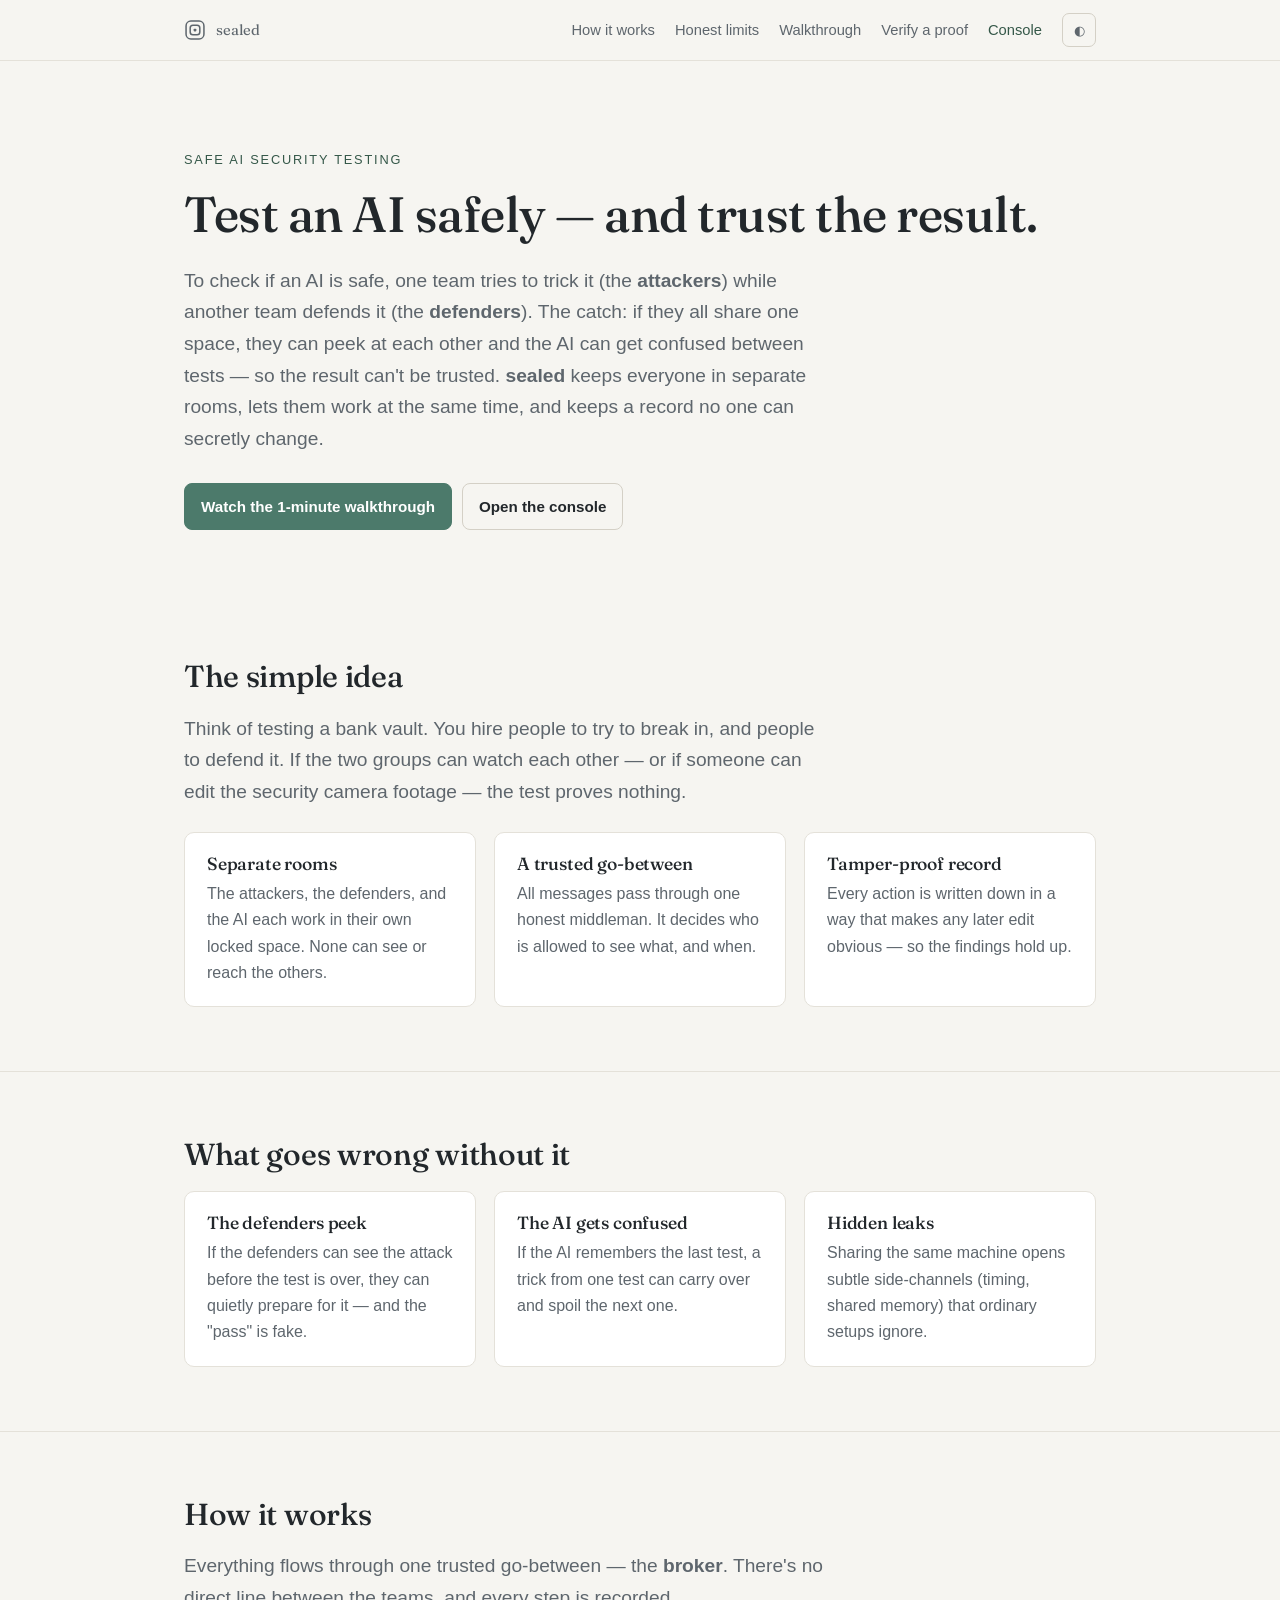
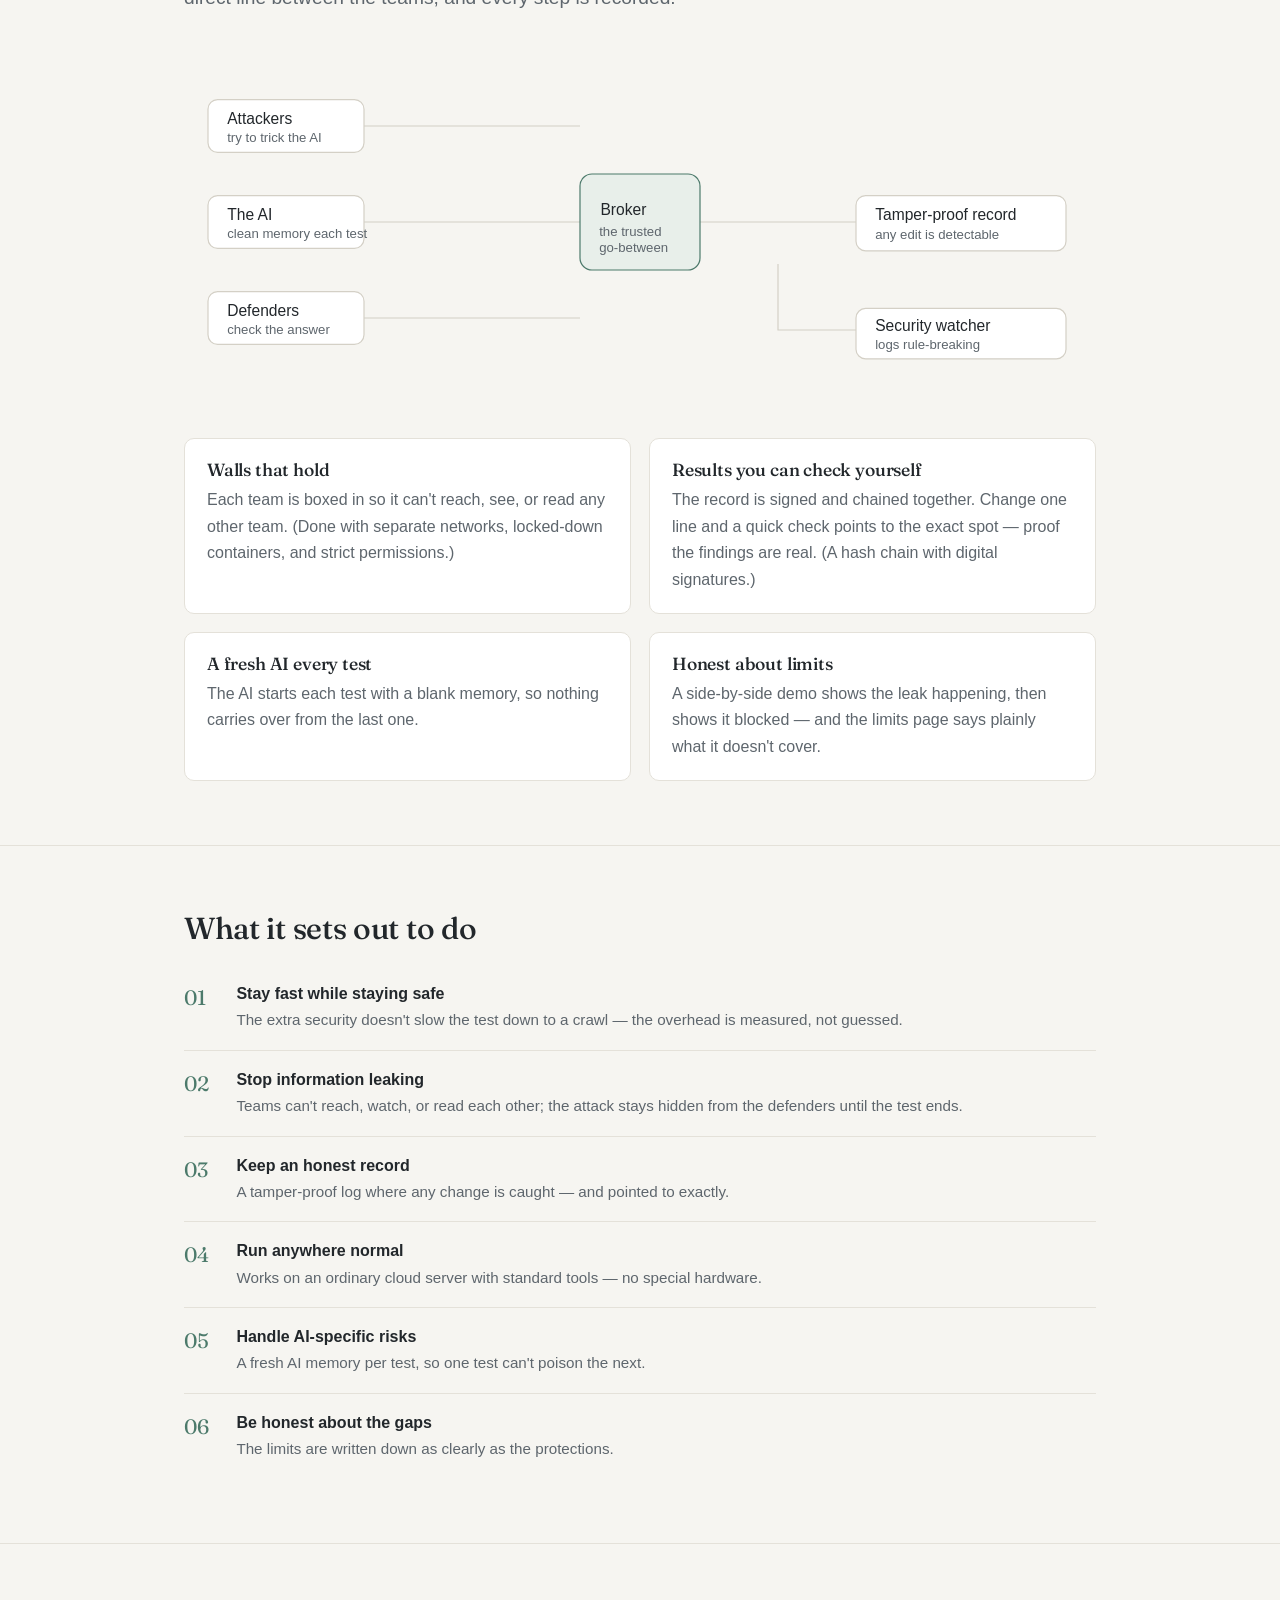
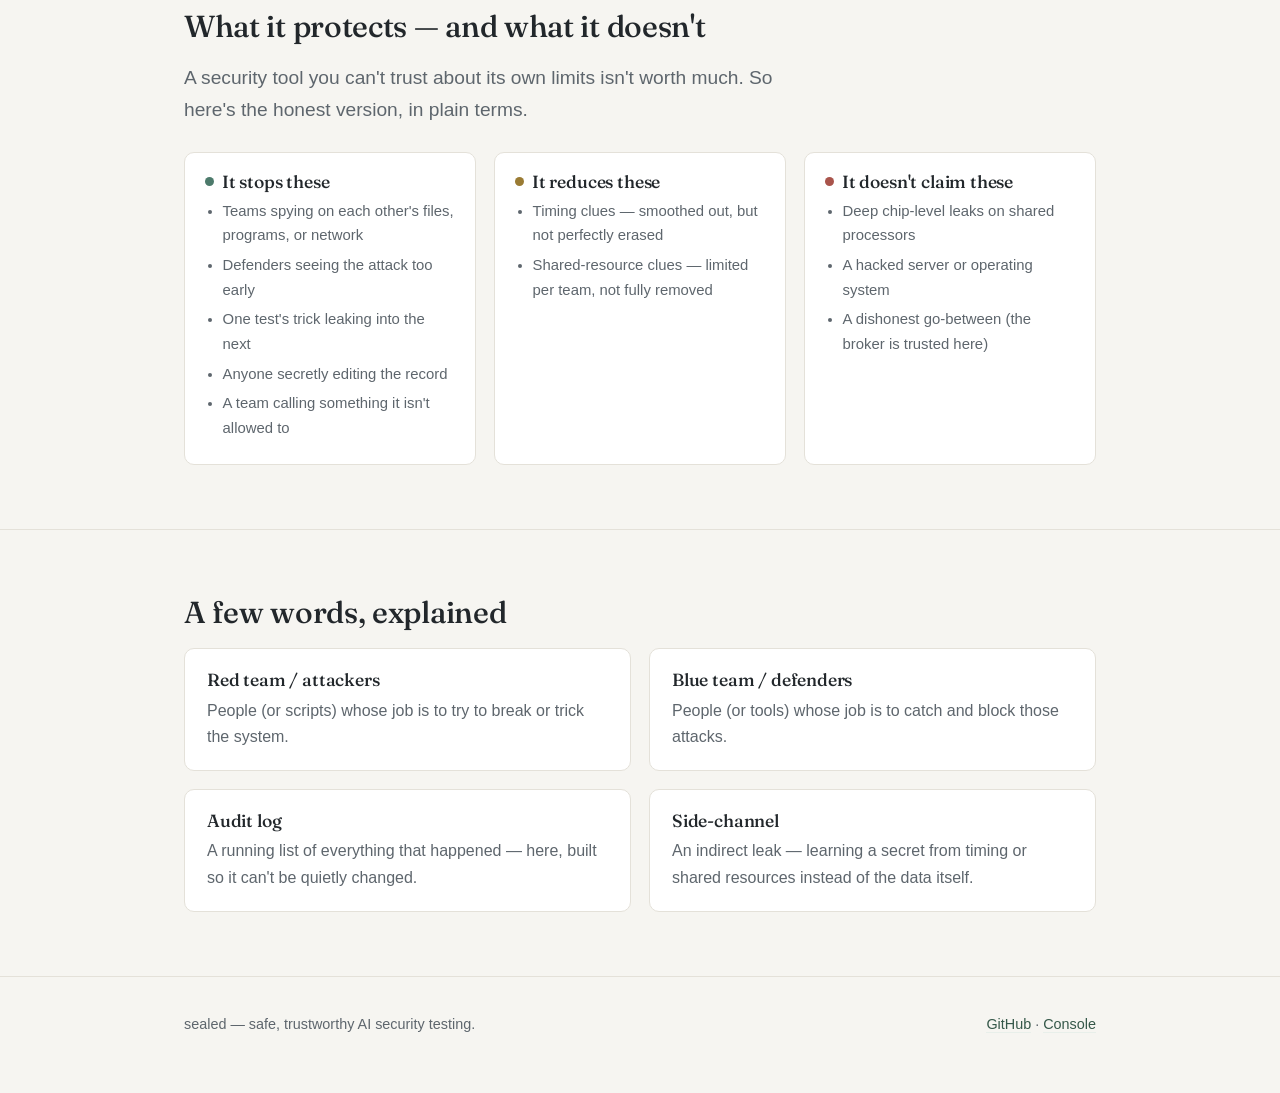
==== web/index.html @ 0e69f75b "feat: verifiable transparency log + independent checkpoint witnessing Turn sealed's signed audit log" ====
<!doctype html>
<html lang="en">
<head>
<meta charset="utf-8">
<meta name="viewport" content="width=device-width, initial-scale=1">
<title>sealed — safe, trustworthy AI security testing</title>
<meta name="description" content="Test an AI model safely: let a team attack it and a team defend it at the same time, kept apart so neither can cheat, with a tamper-proof record of everything.">
<link rel="icon" href="favicon.svg" type="image/svg+xml">
<link rel="preconnect" href="https://fonts.googleapis.com">
<link rel="preconnect" href="https://fonts.gstatic.com" crossorigin>
<link href="https://fonts.googleapis.com/css2?family=Fraunces:opsz,wght@9..144,400;9..144,500&display=swap" rel="stylesheet">
<link rel="stylesheet" href="styles.css">
<script>
  try { var t = localStorage.getItem('sealed-theme'); if (t) document.documentElement.setAttribute('data-theme', t); } catch (e) {}
</script>
</head>
<body>

<nav class="nav">
  <div class="wrap">
    <a class="brand" href="/">
      <svg viewBox="0 0 32 32" width="26" height="26" aria-hidden="true"><rect x="3" y="3" width="26" height="26" rx="7" fill="none" stroke="currentColor" stroke-width="2.2"/><rect x="9" y="9" width="14" height="14" rx="4" fill="none" stroke="currentColor" stroke-width="2.2"/><rect x="14" y="14" width="4" height="4" rx="1.2" fill="currentColor"/></svg>
      sealed
    </a>
    <span class="spacer"></span>
    <a class="hide-sm" href="#how">How it works</a>
    <a class="hide-sm" href="#threat-model">Honest limits</a>
    <a href="walkthrough.html">Walkthrough</a>
    <a href="verify.html">Verify a proof</a>
    <a class="cta" href="console.html">Console</a>
    <button class="toggle" id="themeBtn" title="Toggle theme" aria-label="Toggle theme">◐</button>
  </div>
</nav>

<header class="hero">
  <div class="wrap">
    <p class="eyebrow">Safe AI security testing</p>
    <h1>Test an AI safely — and trust the result.</h1>
    <p class="lead">To check if an AI is safe, one team tries to trick it (the <strong>attackers</strong>) while another team defends it (the <strong>defenders</strong>). The catch: if they all share one space, they can peek at each other and the AI can get confused between tests — so the result can't be trusted. <strong>sealed</strong> keeps everyone in separate rooms, lets them work at the same time, and keeps a record no one can secretly change.</p>
    <div class="btn-row" style="margin-top:28px">
      <a class="btn" href="walkthrough.html">Watch the 1-minute walkthrough</a>
      <a class="btn ghost" href="console.html">Open the console</a>
    </div>
  </div>
</header>

<section id="plain">
  <div class="wrap">
    <h2>The simple idea</h2>
    <p class="lead" style="margin-bottom:24px">Think of testing a bank vault. You hire people to try to break in, and people to defend it. If the two groups can watch each other — or if someone can edit the security camera footage — the test proves nothing.</p>
    <div class="grid three">
      <div class="card"><h3>Separate rooms</h3><p class="muted">The attackers, the defenders, and the AI each work in their own locked space. None can see or reach the others.</p></div>
      <div class="card"><h3>A trusted go-between</h3><p class="muted">All messages pass through one honest middleman. It decides who is allowed to see what, and when.</p></div>
      <div class="card"><h3>Tamper-proof record</h3><p class="muted">Every action is written down in a way that makes any later edit obvious — so the findings hold up.</p></div>
    </div>
  </div>
</section>

<section id="problem">
  <div class="wrap">
    <h2>What goes wrong without it</h2>
    <div class="grid three">
      <div class="card"><h3>The defenders peek</h3><p class="muted">If the defenders can see the attack before the test is over, they can quietly prepare for it — and the "pass" is fake.</p></div>
      <div class="card"><h3>The AI gets confused</h3><p class="muted">If the AI remembers the last test, a trick from one test can carry over and spoil the next one.</p></div>
      <div class="card"><h3>Hidden leaks</h3><p class="muted">Sharing the same machine opens subtle side-channels (timing, shared memory) that ordinary setups ignore.</p></div>
    </div>
  </div>
</section>

<section id="how">
  <div class="wrap">
    <h2>How it works</h2>
    <p class="lead" style="margin-bottom:28px">Everything flows through one trusted go-between — the <strong>broker</strong>. There's no direct line between the teams, and every step is recorded.</p>

    <svg class="diagram" viewBox="0 0 760 300" role="img" aria-label="The attacker, the AI model, and the defender each connect only to the broker in the middle. The broker writes every event to a tamper-proof record, and a one-way watcher logs any rule-breaking.">
      <path class="edge" d="M150 70 H330" />
      <path class="edge" d="M150 230 H330" />
      <path class="edge" d="M150 150 H330" />
      <path class="edge" d="M430 150 H560" />
      <path class="edge" d="M495 185 V240 H560" />
      <g><rect class="box" x="20" y="48" width="130" height="44" rx="8"/><text class="lbl" x="36" y="68">Attackers</text><text class="sub" x="36" y="83">try to trick the AI</text></g>
      <g><rect class="box" x="20" y="128" width="130" height="44" rx="8"/><text class="lbl" x="36" y="148">The AI</text><text class="sub" x="36" y="163">clean memory each test</text></g>
      <g><rect class="box" x="20" y="208" width="130" height="44" rx="8"/><text class="lbl" x="36" y="228">Defenders</text><text class="sub" x="36" y="243">check the answer</text></g>
      <g><rect class="boxb" x="330" y="110" width="100" height="80" rx="10"/><text class="lbl" x="347" y="144">Broker</text><text class="sub" x="346" y="162">the trusted</text><text class="sub" x="346" y="175">go-between</text></g>
      <g><rect class="box" x="560" y="128" width="175" height="46" rx="8"/><text class="lbl" x="576" y="148">Tamper-proof record</text><text class="sub" x="576" y="164">any edit is detectable</text></g>
      <g><rect class="box" x="560" y="222" width="175" height="42" rx="8"/><text class="lbl" x="576" y="241">Security watcher</text><text class="sub" x="576" y="256">logs rule-breaking</text></g>
    </svg>

    <div class="grid two" style="margin-top:28px">
      <div class="card"><h3>Walls that hold</h3><p class="muted">Each team is boxed in so it can't reach, see, or read any other team. <span class="muted">(Done with separate networks, locked-down containers, and strict permissions.)</span></p></div>
      <div class="card"><h3>Results you can check yourself</h3><p class="muted">The record is signed and chained together. Change one line and a quick check points to the exact spot — proof the findings are real. <span class="muted">(A hash chain with digital signatures.)</span></p></div>
      <div class="card"><h3>A fresh AI every test</h3><p class="muted">The AI starts each test with a blank memory, so nothing carries over from the last one.</p></div>
      <div class="card"><h3>Honest about limits</h3><p class="muted">A side-by-side demo shows the leak happening, then shows it blocked — and the limits page says plainly what it doesn't cover.</p></div>
    </div>
  </div>
</section>

<section id="objectives">
  <div class="wrap">
    <h2>What it sets out to do</h2>
    <ul class="obj">
      <li><span class="n">01</span><span><span class="t">Stay fast while staying safe</span><br><span class="d">The extra security doesn't slow the test down to a crawl — the overhead is measured, not guessed.</span></span></li>
      <li><span class="n">02</span><span><span class="t">Stop information leaking</span><br><span class="d">Teams can't reach, watch, or read each other; the attack stays hidden from the defenders until the test ends.</span></span></li>
      <li><span class="n">03</span><span><span class="t">Keep an honest record</span><br><span class="d">A tamper-proof log where any change is caught — and pointed to exactly.</span></span></li>
      <li><span class="n">04</span><span><span class="t">Run anywhere normal</span><br><span class="d">Works on an ordinary cloud server with standard tools — no special hardware.</span></span></li>
      <li><span class="n">05</span><span><span class="t">Handle AI-specific risks</span><br><span class="d">A fresh AI memory per test, so one test can't poison the next.</span></span></li>
      <li><span class="n">06</span><span><span class="t">Be honest about the gaps</span><br><span class="d">The limits are written down as clearly as the protections.</span></span></li>
    </ul>
  </div>
</section>

<section id="threat-model">
  <div class="wrap">
    <h2>What it protects — and what it doesn't</h2>
    <p class="lead" style="margin-bottom:26px">A security tool you can't trust about its own limits isn't worth much. So here's the honest version, in plain terms.</p>
    <div class="tm">
      <div class="col">
        <h3><span class="dot ok"></span> It stops these</h3>
        <ul>
          <li>Teams spying on each other's files, programs, or network</li>
          <li>Defenders seeing the attack too early</li>
          <li>One test's trick leaking into the next</li>
          <li>Anyone secretly editing the record</li>
          <li>A team calling something it isn't allowed to</li>
        </ul>
      </div>
      <div class="col">
        <h3><span class="dot warn"></span> It reduces these</h3>
        <ul>
          <li>Timing clues — smoothed out, but not perfectly erased</li>
          <li>Shared-resource clues — limited per team, not fully removed</li>
        </ul>
      </div>
      <div class="col">
        <h3><span class="dot bad"></span> It doesn't claim these</h3>
        <ul>
          <li>Deep chip-level leaks on shared processors</li>
          <li>A hacked server or operating system</li>
          <li>A dishonest go-between (the broker is trusted here)</li>
        </ul>
      </div>
    </div>
  </div>
</section>

<section id="glossary">
  <div class="wrap">
    <h2>A few words, explained</h2>
    <div class="grid two">
      <div class="card"><h3>Red team / attackers</h3><p class="muted">People (or scripts) whose job is to try to break or trick the system.</p></div>
      <div class="card"><h3>Blue team / defenders</h3><p class="muted">People (or tools) whose job is to catch and block those attacks.</p></div>
      <div class="card"><h3>Audit log</h3><p class="muted">A running list of everything that happened — here, built so it can't be quietly changed.</p></div>
      <div class="card"><h3>Side-channel</h3><p class="muted">An indirect leak — learning a secret from timing or shared resources instead of the data itself.</p></div>
    </div>
  </div>
</section>

<footer>
  <div class="wrap">
    <span>sealed — safe, trustworthy AI security testing.</span>
    <span><a href="https://github.com/ChethanValukuru/sealed-manali-" target="_blank" rel="noopener">GitHub</a> · <a href="console.html">Console</a></span>
  </div>
</footer>

<script>
  var btn = document.getElementById('themeBtn');
  btn && btn.addEventListener('click', function () {
    var cur = document.documentElement.getAttribute('data-theme');
    var prefersDark = window.matchMedia && window.matchMedia('(prefers-color-scheme: dark)').matches;
    var next = cur ? (cur === 'dark' ? 'light' : 'dark') : (prefersDark ? 'light' : 'dark');
    document.documentElement.setAttribute('data-theme', next);
    try { localStorage.setItem('sealed-theme', next); } catch (e) {}
  });
</script>
</body>
</html>
---- web/styles.css ----
/* sealed — frontend design system.
   Peaceful editorial palette: warm paper, ink, muted sage. Low saturation,
   generous whitespace, thin lines. No gradients-for-the-sake-of-it. */

:root {
  --bg: #f6f5f1;
  --surface: #ffffff;
  --surface-2: #f1efe9;
  --text: #22272b;
  --muted: #5e666d;
  --line: #e4e1d9;
  --line-strong: #d4d0c6;
  --accent: #4c7a6b;        /* muted sage/teal */
  --accent-ink: #355849;
  --accent-soft: #e8efea;
  --ok: #4c7a6b;
  --warn: #9a7b33;
  --bad: #a9544b;
  --radius: 10px;
  --maxw: 960px;
  --sans: -apple-system, BlinkMacSystemFont, "Segoe UI", Roboto, Helvetica, Arial, sans-serif;
  --serif: "Fraunces", Georgia, "Times New Roman", serif;
}

@media (prefers-color-scheme: dark) {
  :root:not([data-theme="light"]) {
    --bg: #15181b;
    --surface: #1c2024;
    --surface-2: #22262b;
    --text: #e7e9e7;
    --muted: #9ba3a9;
    --line: #2a2f34;
    --line-strong: #363c42;
    --accent: #80b1a1;
    --accent-ink: #a7ccc0;
    --accent-soft: #1f2a27;
    --ok: #80b1a1;
    --warn: #c6a252;
    --bad: #cf7f76;
  }
}
:root[data-theme="dark"] {
  --bg: #15181b;
  --surface: #1c2024;
  --surface-2: #22262b;
  --text: #e7e9e7;
  --muted: #9ba3a9;
  --line: #2a2f34;
  --line-strong: #363c42;
  --accent: #80b1a1;
  --accent-ink: #a7ccc0;
  --accent-soft: #1f2a27;
  --ok: #80b1a1;
  --warn: #c6a252;
  --bad: #cf7f76;
}

* { box-sizing: border-box; }

html { scroll-behavior: smooth; }

body {
  margin: 0;
  background: var(--bg);
  color: var(--text);
  font-family: var(--sans);
  font-size: 16px;
  line-height: 1.65;
  -webkit-font-smoothing: antialiased;
  text-rendering: optimizeLegibility;
}

.wrap { max-width: var(--maxw); margin: 0 auto; padding: 0 24px; }

/* ---- type ---- */
h1, h2, h3 { font-family: var(--serif); font-weight: 500; color: var(--text); letter-spacing: -0.01em; line-height: 1.2; }
h1 { font-size: clamp(2rem, 5vw, 3.1rem); margin: 0 0 .4em; }
h2 { font-size: clamp(1.4rem, 3.2vw, 1.9rem); margin: 0 0 .6em; }
h3 { font-size: 1.1rem; margin: 0 0 .4em; }
p { margin: 0 0 1em; }
.lead { font-size: 1.2rem; color: var(--muted); max-width: 60ch; }
.muted { color: var(--muted); }
a { color: var(--accent-ink); text-decoration: none; border-bottom: 1px solid var(--accent-soft); transition: border-color .15s; }
a:hover { border-color: var(--accent); }
code { font-family: ui-monospace, "SF Mono", Menlo, Consolas, monospace; font-size: .88em; background: var(--surface-2); padding: .12em .4em; border-radius: 5px; }

/* ---- nav ---- */
.nav {
  position: sticky; top: 0; z-index: 10;
  background: var(--bg);
  border-bottom: 1px solid var(--line);
}
.nav .wrap { display: flex; align-items: center; gap: 20px; height: 60px; }
.brand { display: flex; align-items: center; gap: 10px; font-family: var(--serif); font-size: 1.15rem; border: 0; color: var(--text); }
.brand svg { width: 22px; height: 22px; }
.nav .spacer { flex: 1; }
.nav a { font-size: .92rem; color: var(--muted); border: 0; }
.nav a:hover { color: var(--text); }
.nav .cta { color: var(--accent-ink); }

/* ---- layout sections ---- */
section { padding: 64px 0; border-top: 1px solid var(--line); }
section:first-of-type { border-top: 0; }
.hero { padding: 88px 0 64px; }
.eyebrow { font-size: .8rem; letter-spacing: .14em; text-transform: uppercase; color: var(--accent-ink); margin: 0 0 1.2em; }

/* ---- cards / grid ---- */
.grid { display: grid; gap: 18px; }
.grid.two { grid-template-columns: 1fr 1fr; }
.grid.three { grid-template-columns: repeat(3, 1fr); }
.card {
  background: var(--surface); border: 1px solid var(--line);
  border-radius: var(--radius); padding: 20px 22px;
}
.card h3 { margin-top: 0; }
.card p:last-child { margin-bottom: 0; }

/* ---- objectives list ---- */
.obj { list-style: none; margin: 0; padding: 0; }
.obj li { display: grid; grid-template-columns: 2.4rem 1fr; gap: 14px; padding: 16px 0; border-top: 1px solid var(--line); }
.obj li:first-child { border-top: 0; }
.obj .n { font-family: var(--serif); font-size: 1.3rem; color: var(--accent); }
.obj .t { font-weight: 600; }
.obj .d { color: var(--muted); font-size: .95rem; }

/* ---- threat columns ---- */
.tm { display: grid; grid-template-columns: repeat(3, 1fr); gap: 18px; }
.tm .col { background: var(--surface); border: 1px solid var(--line); border-radius: var(--radius); padding: 18px 20px; }
.tm h3 { display: flex; align-items: center; gap: 8px; }
.tm ul { margin: .4em 0 0; padding-left: 1.1em; }
.tm li { margin: .35em 0; color: var(--muted); font-size: .93rem; }
.dot { width: 9px; height: 9px; border-radius: 50%; display: inline-block; }
.dot.ok { background: var(--ok); } .dot.warn { background: var(--warn); } .dot.bad { background: var(--bad); }

/* ---- buttons ---- */
.btn {
  display: inline-flex; align-items: center; gap: 8px; cursor: pointer;
  font: inherit; font-size: .95rem; font-weight: 600;
  padding: 10px 16px; border-radius: 8px; border: 1px solid var(--accent);
  background: var(--accent); color: #fff;
}
.btn:hover { background: var(--accent-ink); border-color: var(--accent-ink); }
.btn.ghost { background: transparent; color: var(--text); border-color: var(--line-strong); }
.btn.ghost:hover { background: var(--surface-2); border-color: var(--muted); }
.btn.sm { padding: 7px 12px; font-size: .88rem; }
.btn-row { display: flex; flex-wrap: wrap; gap: 10px; }

/* ---- diagram ---- */
.diagram { width: 100%; height: auto; }
.diagram .box { fill: var(--surface); stroke: var(--line-strong); }
.diagram .boxb { fill: var(--accent-soft); stroke: var(--accent); }
.diagram .edge { stroke: var(--line-strong); fill: none; }
.diagram .lbl { fill: var(--text); font-family: var(--sans); font-size: 13px; }
.diagram .sub { fill: var(--muted); font-family: var(--sans); font-size: 11px; }

/* ---- console ---- */
.panel { background: var(--surface); border: 1px solid var(--line); border-radius: var(--radius); padding: 18px 20px; margin-bottom: 18px; }
.panel h3 { margin: 0 0 12px; font-family: var(--serif); font-size: 1.05rem; }
.row { display: flex; justify-content: space-between; align-items: center; gap: 12px; padding: 7px 0; border-top: 1px solid var(--line); font-size: .93rem; }
.row:first-of-type { border-top: 0; }
.key { color: var(--text); }
.tech { font-size: .74rem; color: var(--muted); }
.badge { font-size: .72rem; font-weight: 600; padding: 2px 9px; border-radius: 999px; border: 1px solid transparent; }
.badge.ok { background: var(--accent-soft); color: var(--accent-ink); border-color: color-mix(in srgb, var(--accent) 30%, transparent); }
.badge.warn { background: color-mix(in srgb, var(--warn) 14%, transparent); color: var(--warn); }
.badge.bad { background: color-mix(in srgb, var(--bad) 13%, transparent); color: var(--bad); }
.badge.idle { background: var(--surface-2); color: var(--muted); }

.settings { display: flex; flex-wrap: wrap; gap: 12px; align-items: flex-end; }
.field { display: flex; flex-direction: column; gap: 4px; }
.field label { font-size: .78rem; color: var(--muted); }
.field input {
  font: inherit; font-size: .9rem; padding: 8px 10px; width: 210px;
  background: var(--bg); color: var(--text);
  border: 1px solid var(--line-strong); border-radius: 7px;
}
.field input:focus { outline: 2px solid var(--accent-soft); border-color: var(--accent); }

table { width: 100%; border-collapse: collapse; font-size: .86rem; }
th, td { text-align: left; padding: 6px 8px; border-bottom: 1px solid var(--line); }
th { color: var(--muted); font-weight: 600; font-size: .78rem; text-transform: uppercase; letter-spacing: .04em; }
td.mono { font-family: ui-monospace, Menlo, Consolas, monospace; }

.result {
  background: var(--surface-2); border: 1px solid var(--line); border-radius: 8px;
  padding: 12px 14px; color: var(--text); font-size: .95rem; line-height: 1.6;
}
.feed { list-style: none; margin: 0; padding: 0; }
.feed li { display: flex; align-items: center; gap: 10px; padding: 7px 0; border-top: 1px solid var(--line); font-size: .92rem; }
.feed li:first-child { border-top: 0; }
.tick { width: 7px; height: 7px; border-radius: 50%; background: var(--accent); flex: none; }

.empty { text-align: center; color: var(--muted); padding: 28px 16px; }
.empty .big { font-family: var(--serif); font-size: 1.1rem; color: var(--text); margin-bottom: 6px; }

/* ---- footer ---- */
footer { border-top: 1px solid var(--line); padding: 36px 0 56px; color: var(--muted); font-size: .9rem; }
footer .wrap { display: flex; flex-wrap: wrap; gap: 14px; justify-content: space-between; align-items: center; }

/* ---- theme toggle ---- */
.toggle { cursor: pointer; background: transparent; border: 1px solid var(--line-strong); color: var(--muted); border-radius: 7px; width: 34px; height: 34px; display: grid; place-items: center; }
.toggle:hover { color: var(--text); border-color: var(--muted); }

/* ---- responsive ---- */
@media (max-width: 760px) {
  .grid.two, .grid.three, .tm { grid-template-columns: 1fr; }
  .nav .hide-sm { display: none; }
  section { padding: 48px 0; }
  .field input { width: 100%; }
  .field { flex: 1 1 100%; }
}
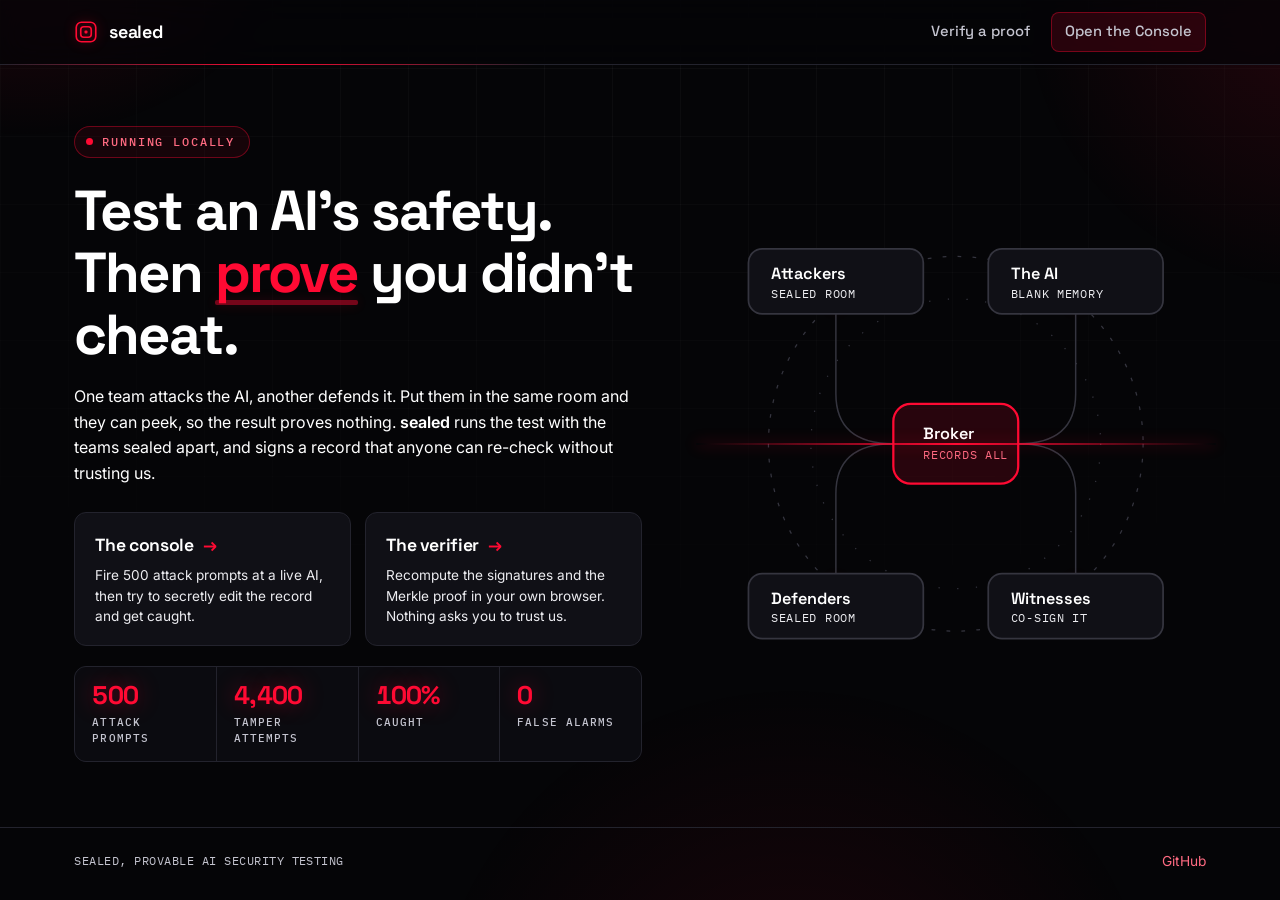
==== commit 82963b8d: "Sync full sealed project; tidy layout and rewrite README The repo held only an early slice of the pr" ====
--- a/web/index.html
+++ b/web/index.html
@@ -3,18 +3,17 @@
 <head>
 <meta charset="utf-8">
 <meta name="viewport" content="width=device-width, initial-scale=1">
-<title>sealed — safe, trustworthy AI security testing</title>
-<meta name="description" content="Test an AI model safely: let a team attack it and a team defend it at the same time, kept apart so neither can cheat, with a tamper-proof record of everything.">
+<title>sealed, provable AI security testing</title>
+<meta name="description" content="Run an AI safety test where cheating is structurally impossible, and hand anyone a receipt they can check themselves.">
 <link rel="icon" href="favicon.svg" type="image/svg+xml">
 <link rel="preconnect" href="https://fonts.googleapis.com">
 <link rel="preconnect" href="https://fonts.gstatic.com" crossorigin>
-<link href="https://fonts.googleapis.com/css2?family=Fraunces:opsz,wght@9..144,400;9..144,500&display=swap" rel="stylesheet">
+<link href="https://fonts.googleapis.com/css2?family=Space+Grotesk:wght@400;500;600;700&family=Inter:wght@400;500;600&family=IBM+Plex+Mono:wght@400;500&display=swap" rel="stylesheet">
 <link rel="stylesheet" href="styles.css">
-<script>
-  try { var t = localStorage.getItem('sealed-theme'); if (t) document.documentElement.setAttribute('data-theme', t); } catch (e) {}
-</script>
 </head>
 <body>
+
+<div class="sprog" aria-hidden="true"><i id="sprog"></i></div>
 
 <nav class="nav">
   <div class="wrap">
@@ -23,154 +22,135 @@
       sealed
     </a>
     <span class="spacer"></span>
-    <a class="hide-sm" href="#how">How it works</a>
-    <a class="hide-sm" href="#threat-model">Honest limits</a>
-    <a href="walkthrough.html">Walkthrough</a>
-    <a href="verify.html">Verify a proof</a>
-    <a class="cta" href="console.html">Console</a>
-    <button class="toggle" id="themeBtn" title="Toggle theme" aria-label="Toggle theme">◐</button>
+    <a href="verify.html">Verify<span class="hide-sm"> a proof</span></a>
+    <a class="cta" href="console.html"><span class="hide-sm">Open the </span>Console</a>
   </div>
 </nav>
 
 <header class="hero">
   <div class="wrap">
-    <p class="eyebrow">Safe AI security testing</p>
-    <h1>Test an AI safely — and trust the result.</h1>
-    <p class="lead">To check if an AI is safe, one team tries to trick it (the <strong>attackers</strong>) while another team defends it (the <strong>defenders</strong>). The catch: if they all share one space, they can peek at each other and the AI can get confused between tests — so the result can't be trusted. <strong>sealed</strong> keeps everyone in separate rooms, lets them work at the same time, and keeps a record no one can secretly change.</p>
-    <div class="btn-row" style="margin-top:28px">
-      <a class="btn" href="walkthrough.html">Watch the 1-minute walkthrough</a>
-      <a class="btn ghost" href="console.html">Open the console</a>
+
+    <div class="col">
+      <p class="eyebrow"><span class="live"></span> running locally</p>
+
+      <h1>Test an AI's safety.<br>Then <span class="hl">prove</span> you didn't cheat.</h1>
+
+      <p class="lead">One team attacks the AI, another defends it. Put them in the same room
+         and they can peek, so the result proves nothing. <strong>sealed</strong> runs
+         the test with the teams sealed apart, and signs a record that anyone can re-check
+         without trusting us.</p>
+
+      <div class="doors">
+        <a class="door" href="console.html">
+          <span class="dt">The console <span class="arw">&rarr;</span></span>
+          <p class="dd">Fire 500 attack prompts at a live AI, then try to secretly
+             edit the record and get caught.</p>
+        </a>
+        <a class="door" href="verify.html">
+          <span class="dt">The verifier <span class="arw">&rarr;</span></span>
+          <p class="dd">Recompute the signatures and the Merkle proof in your own
+             browser. Nothing asks you to trust us.</p>
+        </a>
+      </div>
+
+      <div class="stats">
+        <div class="stat"><span class="v" data-to="500">0</span><span class="k">attack prompts</span></div>
+        <div class="stat"><span class="v" data-to="4400">0</span><span class="k">tamper attempts</span></div>
+        <div class="stat"><span class="v" data-to="100" data-suffix="%">0</span><span class="k">caught</span></div>
+        <div class="stat"><span class="v" data-to="0">0</span><span class="k">false alarms</span></div>
+      </div>
     </div>
+
+    <div class="viz" aria-hidden="true">
+      <svg viewBox="0 0 400 400">
+        <circle class="halo" cx="200" cy="200" r="72"/>
+        <circle class="halo h2" cx="200" cy="200" r="72"/>
+        <g class="ring r1"><circle class="ring" cx="200" cy="200" r="150" stroke-dasharray="3 9"/></g>
+        <g class="ring r2"><circle class="ring" cx="200" cy="200" r="116" stroke-dasharray="1 14"/></g>
+
+        <!-- wires from each sealed room into the broker -->
+        <path class="wire"  d="M104 72 L104 160 Q104 200 150 200"/>
+        <path class="pulse" d="M104 72 L104 160 Q104 200 150 200"/>
+        <path class="wire"  d="M296 72 L296 160 Q296 200 250 200"/>
+        <path class="pulse d1" d="M296 72 L296 160 Q296 200 250 200"/>
+        <path class="wire"  d="M104 328 L104 240 Q104 200 150 200"/>
+        <path class="pulse d2" d="M104 328 L104 240 Q104 200 150 200"/>
+        <path class="wire"  d="M296 328 L296 240 Q296 200 250 200"/>
+        <path class="pulse d3" d="M296 328 L296 240 Q296 200 250 200"/>
+
+        <!-- the four sealed rooms -->
+        <g><rect class="node" x="34" y="44" width="140" height="52" rx="11"/>
+           <text class="nlabel" x="52" y="68">Attackers</text>
+           <text class="nsub"   x="52" y="83">SEALED ROOM</text></g>
+        <g><rect class="node" x="226" y="44" width="140" height="52" rx="11"/>
+           <text class="nlabel" x="244" y="68">The AI</text>
+           <text class="nsub"   x="244" y="83">BLANK MEMORY</text></g>
+        <g><rect class="node" x="34" y="304" width="140" height="52" rx="11"/>
+           <text class="nlabel" x="52" y="328">Defenders</text>
+           <text class="nsub"   x="52" y="343">SEALED ROOM</text></g>
+        <g><rect class="node" x="226" y="304" width="140" height="52" rx="11"/>
+           <text class="nlabel" x="244" y="328">Witnesses</text>
+           <text class="nsub"   x="244" y="343">CO-SIGN IT</text></g>
+
+        <!-- the broker -->
+        <g><rect class="node core" x="150" y="168" width="100" height="64" rx="14"/>
+           <text class="nlabel" x="174" y="196" style="fill:#fff">Broker</text>
+           <text class="nsub"   x="174" y="212" style="fill:var(--red-ink)">RECORDS ALL</text></g>
+      </svg>
+    </div>
+
   </div>
 </header>
 
-<section id="plain">
-  <div class="wrap">
-    <h2>The simple idea</h2>
-    <p class="lead" style="margin-bottom:24px">Think of testing a bank vault. You hire people to try to break in, and people to defend it. If the two groups can watch each other — or if someone can edit the security camera footage — the test proves nothing.</p>
-    <div class="grid three">
-      <div class="card"><h3>Separate rooms</h3><p class="muted">The attackers, the defenders, and the AI each work in their own locked space. None can see or reach the others.</p></div>
-      <div class="card"><h3>A trusted go-between</h3><p class="muted">All messages pass through one honest middleman. It decides who is allowed to see what, and when.</p></div>
-      <div class="card"><h3>Tamper-proof record</h3><p class="muted">Every action is written down in a way that makes any later edit obvious — so the findings hold up.</p></div>
-    </div>
-  </div>
-</section>
-
-<section id="problem">
-  <div class="wrap">
-    <h2>What goes wrong without it</h2>
-    <div class="grid three">
-      <div class="card"><h3>The defenders peek</h3><p class="muted">If the defenders can see the attack before the test is over, they can quietly prepare for it — and the "pass" is fake.</p></div>
-      <div class="card"><h3>The AI gets confused</h3><p class="muted">If the AI remembers the last test, a trick from one test can carry over and spoil the next one.</p></div>
-      <div class="card"><h3>Hidden leaks</h3><p class="muted">Sharing the same machine opens subtle side-channels (timing, shared memory) that ordinary setups ignore.</p></div>
-    </div>
-  </div>
-</section>
-
-<section id="how">
-  <div class="wrap">
-    <h2>How it works</h2>
-    <p class="lead" style="margin-bottom:28px">Everything flows through one trusted go-between — the <strong>broker</strong>. There's no direct line between the teams, and every step is recorded.</p>
-
-    <svg class="diagram" viewBox="0 0 760 300" role="img" aria-label="The attacker, the AI model, and the defender each connect only to the broker in the middle. The broker writes every event to a tamper-proof record, and a one-way watcher logs any rule-breaking.">
-      <path class="edge" d="M150 70 H330" />
-      <path class="edge" d="M150 230 H330" />
-      <path class="edge" d="M150 150 H330" />
-      <path class="edge" d="M430 150 H560" />
-      <path class="edge" d="M495 185 V240 H560" />
-      <g><rect class="box" x="20" y="48" width="130" height="44" rx="8"/><text class="lbl" x="36" y="68">Attackers</text><text class="sub" x="36" y="83">try to trick the AI</text></g>
-      <g><rect class="box" x="20" y="128" width="130" height="44" rx="8"/><text class="lbl" x="36" y="148">The AI</text><text class="sub" x="36" y="163">clean memory each test</text></g>
-      <g><rect class="box" x="20" y="208" width="130" height="44" rx="8"/><text class="lbl" x="36" y="228">Defenders</text><text class="sub" x="36" y="243">check the answer</text></g>
-      <g><rect class="boxb" x="330" y="110" width="100" height="80" rx="10"/><text class="lbl" x="347" y="144">Broker</text><text class="sub" x="346" y="162">the trusted</text><text class="sub" x="346" y="175">go-between</text></g>
-      <g><rect class="box" x="560" y="128" width="175" height="46" rx="8"/><text class="lbl" x="576" y="148">Tamper-proof record</text><text class="sub" x="576" y="164">any edit is detectable</text></g>
-      <g><rect class="box" x="560" y="222" width="175" height="42" rx="8"/><text class="lbl" x="576" y="241">Security watcher</text><text class="sub" x="576" y="256">logs rule-breaking</text></g>
-    </svg>
-
-    <div class="grid two" style="margin-top:28px">
-      <div class="card"><h3>Walls that hold</h3><p class="muted">Each team is boxed in so it can't reach, see, or read any other team. <span class="muted">(Done with separate networks, locked-down containers, and strict permissions.)</span></p></div>
-      <div class="card"><h3>Results you can check yourself</h3><p class="muted">The record is signed and chained together. Change one line and a quick check points to the exact spot — proof the findings are real. <span class="muted">(A hash chain with digital signatures.)</span></p></div>
-      <div class="card"><h3>A fresh AI every test</h3><p class="muted">The AI starts each test with a blank memory, so nothing carries over from the last one.</p></div>
-      <div class="card"><h3>Honest about limits</h3><p class="muted">A side-by-side demo shows the leak happening, then shows it blocked — and the limits page says plainly what it doesn't cover.</p></div>
-    </div>
-  </div>
-</section>
-
-<section id="objectives">
-  <div class="wrap">
-    <h2>What it sets out to do</h2>
-    <ul class="obj">
-      <li><span class="n">01</span><span><span class="t">Stay fast while staying safe</span><br><span class="d">The extra security doesn't slow the test down to a crawl — the overhead is measured, not guessed.</span></span></li>
-      <li><span class="n">02</span><span><span class="t">Stop information leaking</span><br><span class="d">Teams can't reach, watch, or read each other; the attack stays hidden from the defenders until the test ends.</span></span></li>
-      <li><span class="n">03</span><span><span class="t">Keep an honest record</span><br><span class="d">A tamper-proof log where any change is caught — and pointed to exactly.</span></span></li>
-      <li><span class="n">04</span><span><span class="t">Run anywhere normal</span><br><span class="d">Works on an ordinary cloud server with standard tools — no special hardware.</span></span></li>
-      <li><span class="n">05</span><span><span class="t">Handle AI-specific risks</span><br><span class="d">A fresh AI memory per test, so one test can't poison the next.</span></span></li>
-      <li><span class="n">06</span><span><span class="t">Be honest about the gaps</span><br><span class="d">The limits are written down as clearly as the protections.</span></span></li>
-    </ul>
-  </div>
-</section>
-
-<section id="threat-model">
-  <div class="wrap">
-    <h2>What it protects — and what it doesn't</h2>
-    <p class="lead" style="margin-bottom:26px">A security tool you can't trust about its own limits isn't worth much. So here's the honest version, in plain terms.</p>
-    <div class="tm">
-      <div class="col">
-        <h3><span class="dot ok"></span> It stops these</h3>
-        <ul>
-          <li>Teams spying on each other's files, programs, or network</li>
-          <li>Defenders seeing the attack too early</li>
-          <li>One test's trick leaking into the next</li>
-          <li>Anyone secretly editing the record</li>
-          <li>A team calling something it isn't allowed to</li>
-        </ul>
-      </div>
-      <div class="col">
-        <h3><span class="dot warn"></span> It reduces these</h3>
-        <ul>
-          <li>Timing clues — smoothed out, but not perfectly erased</li>
-          <li>Shared-resource clues — limited per team, not fully removed</li>
-        </ul>
-      </div>
-      <div class="col">
-        <h3><span class="dot bad"></span> It doesn't claim these</h3>
-        <ul>
-          <li>Deep chip-level leaks on shared processors</li>
-          <li>A hacked server or operating system</li>
-          <li>A dishonest go-between (the broker is trusted here)</li>
-        </ul>
-      </div>
-    </div>
-  </div>
-</section>
-
-<section id="glossary">
-  <div class="wrap">
-    <h2>A few words, explained</h2>
-    <div class="grid two">
-      <div class="card"><h3>Red team / attackers</h3><p class="muted">People (or scripts) whose job is to try to break or trick the system.</p></div>
-      <div class="card"><h3>Blue team / defenders</h3><p class="muted">People (or tools) whose job is to catch and block those attacks.</p></div>
-      <div class="card"><h3>Audit log</h3><p class="muted">A running list of everything that happened — here, built so it can't be quietly changed.</p></div>
-      <div class="card"><h3>Side-channel</h3><p class="muted">An indirect leak — learning a secret from timing or shared resources instead of the data itself.</p></div>
-    </div>
-  </div>
-</section>
-
 <footer>
   <div class="wrap">
-    <span>sealed — safe, trustworthy AI security testing.</span>
-    <span><a href="https://github.com/ChethanValukuru/sealed-manali-" target="_blank" rel="noopener">GitHub</a> · <a href="console.html">Console</a></span>
+    <span class="mono">SEALED, PROVABLE AI SECURITY TESTING</span>
+    <span><a href="https://github.com/ChethanValukuru/sealed-manali-" target="_blank" rel="noopener">GitHub</a></span>
   </div>
 </footer>
 
 <script>
-  var btn = document.getElementById('themeBtn');
-  btn && btn.addEventListener('click', function () {
-    var cur = document.documentElement.getAttribute('data-theme');
-    var prefersDark = window.matchMedia && window.matchMedia('(prefers-color-scheme: dark)').matches;
-    var next = cur ? (cur === 'dark' ? 'light' : 'dark') : (prefersDark ? 'light' : 'dark');
-    document.documentElement.setAttribute('data-theme', next);
-    try { localStorage.setItem('sealed-theme', next); } catch (e) {}
-  });
+  // Count the hero stats up once, on load. Skipped entirely when the
+  // visitor has asked for less motion -- the final number is what matters.
+  (function () {
+    var reduce = window.matchMedia && window.matchMedia("(prefers-reduced-motion: reduce)").matches;
+    document.querySelectorAll(".stat .v").forEach(function (el, i) {
+      var to = Number(el.getAttribute("data-to"));
+      var suffix = el.getAttribute("data-suffix") || "";
+      if (reduce || to === 0) { el.textContent = to.toLocaleString() + suffix; return; }
+      var start = null, dur = 1100 + i * 120;
+      function step(t) {
+        if (start === null) start = t;
+        var p = Math.min(1, (t - start) / dur);
+        var eased = 1 - Math.pow(1 - p, 3);          // ease-out cubic
+        el.textContent = Math.round(to * eased).toLocaleString() + suffix;
+        if (p < 1) requestAnimationFrame(step);
+      }
+      requestAnimationFrame(step);
+    });
+  })();
+</script>
+<script>
+  /* Scroll progress. One passive listener, one CSS variable, no layout work:
+     the bar is a transform, so the compositor does it. */
+  (function () {
+    var bar = document.getElementById("sprog");
+    if (!bar) return;
+    var queued = false;
+    function paint() {
+      queued = false;
+      var doc = document.documentElement;
+      var max = doc.scrollHeight - window.innerHeight;
+      bar.style.setProperty("--p", max > 0 ? (window.scrollY / max).toFixed(4) : 0);
+    }
+    addEventListener("scroll", function () {
+      if (queued) return;
+      queued = true;
+      requestAnimationFrame(paint);
+    }, { passive: true });
+    addEventListener("resize", paint);
+    paint();
+  })();
 </script>
 </body>
 </html>
--- a/web/styles.css
+++ b/web/styles.css
@@ -1,211 +1,1163 @@
-/* sealed — frontend design system.
-   Peaceful editorial palette: warm paper, ink, muted sage. Low saturation,
-   generous whitespace, thin lines. No gradients-for-the-sake-of-it. */
+/* sealed — design system.
+   One theme, three colours: black, bright red, white.
+   Red carries EVERY signal — a pass, an alarm, a link, a button. White is for
+   reading. Grey means "not applicable". There is no white badge and no black
+   text anywhere: on this palette a white chip reads as a hole in the page.
+   Pass and fail are told apart by shape, not hue — a pass is an outlined red
+   tint, a failure is a solid red fill that shakes.
+   Motion directs the eye and never decorates. Everything animates on
+   transform/opacity only, and all of it stops under prefers-reduced-motion. */
 
 :root {
-  --bg: #f6f5f1;
-  --surface: #ffffff;
-  --surface-2: #f1efe9;
-  --text: #22272b;
-  --muted: #5e666d;
-  --line: #e4e1d9;
-  --line-strong: #d4d0c6;
-  --accent: #4c7a6b;        /* muted sage/teal */
-  --accent-ink: #355849;
-  --accent-soft: #e8efea;
-  --ok: #4c7a6b;
-  --warn: #9a7b33;
-  --bad: #a9544b;
-  --radius: 10px;
-  --maxw: 960px;
-  --sans: -apple-system, BlinkMacSystemFont, "Segoe UI", Roboto, Helvetica, Arial, sans-serif;
-  --serif: "Fraunces", Georgia, "Times New Roman", serif;
-}
-
-@media (prefers-color-scheme: dark) {
-  :root:not([data-theme="light"]) {
-    --bg: #15181b;
-    --surface: #1c2024;
-    --surface-2: #22262b;
-    --text: #e7e9e7;
-    --muted: #9ba3a9;
-    --line: #2a2f34;
-    --line-strong: #363c42;
-    --accent: #80b1a1;
-    --accent-ink: #a7ccc0;
-    --accent-soft: #1f2a27;
-    --ok: #80b1a1;
-    --warn: #c6a252;
-    --bad: #cf7f76;
-  }
-}
-:root[data-theme="dark"] {
-  --bg: #15181b;
-  --surface: #1c2024;
-  --surface-2: #22262b;
-  --text: #e7e9e7;
-  --muted: #9ba3a9;
-  --line: #2a2f34;
-  --line-strong: #363c42;
-  --accent: #80b1a1;
-  --accent-ink: #a7ccc0;
-  --accent-soft: #1f2a27;
-  --ok: #80b1a1;
-  --warn: #c6a252;
-  --bad: #cf7f76;
+  /* --- black --- */
+  --bg:            #050507;
+  --bg-2:          #0b0b10;
+  --surface:       #101016;
+  --surface-2:     #16161e;
+  --surface-3:     #1d1d26;
+  --line:          #23232d;
+  --line-strong:   #35353f;
+
+  /* --- white ---
+     Everything that is text is white. The three steps below are weight, not
+     hue: pure white for what you read, a hair under it for supporting lines,
+     and a light grey for labels that must not compete with the content. No
+     mid-grey body text anywhere -- on a black page it reads as faded. */
+  --text:          #ffffff;
+  --text-dim:      #ececf0;
+  --muted:         #c4c4cf;
+  --muted-2:       #a2a2b0;
+
+  /* --- bright red --- */
+  --red:           #ff0a33;
+  --red-hot:       #ff3355;
+  --red-deep:      #d1001f;
+  --red-ink:       #ff6b82;
+  --red-soft:      rgba(255, 10, 51, .14);
+  --red-softer:    rgba(255, 10, 51, .07);
+  --red-glow:      rgba(255, 10, 51, .42);
+  --red-line:      rgba(255, 10, 51, .38);
+
+  /* semantic — a pass is red too, told apart by outline vs fill */
+  --ok:            var(--red);
+  --ok-soft:       var(--red-soft);
+  --warn:          #ff8fa0;
+  --warn-soft:     rgba(255, 143, 160, .12);
+  --bad:           var(--red);
+  --bad-soft:      var(--red-soft);
+
+  --radius:        12px;
+  --radius-sm:     9px;
+  --maxw:          min(1620px, 94vw);
+
+  --sans: "Space Grotesk", "Segoe UI Variable Display", "Segoe UI", system-ui, -apple-system, sans-serif;
+  --body: "Inter", "Segoe UI", system-ui, -apple-system, Roboto, Helvetica, Arial, sans-serif;
+  --mono: "IBM Plex Mono", ui-monospace, "Cascadia Mono", Consolas, Menlo, monospace;
+
+  --ease: cubic-bezier(.22, .68, 0, 1);
 }
 
 * { box-sizing: border-box; }
-
-html { scroll-behavior: smooth; }
+html { scroll-behavior: smooth; -webkit-text-size-adjust: 100%; }
 
 body {
   margin: 0;
   background: var(--bg);
   color: var(--text);
-  font-family: var(--sans);
-  font-size: 16px;
-  line-height: 1.65;
+  font-family: var(--body);
+  font-size: 15.5px;
+  line-height: 1.6;
   -webkit-font-smoothing: antialiased;
   text-rendering: optimizeLegibility;
-}
-
-.wrap { max-width: var(--maxw); margin: 0 auto; padding: 0 24px; }
-
-/* ---- type ---- */
-h1, h2, h3 { font-family: var(--serif); font-weight: 500; color: var(--text); letter-spacing: -0.01em; line-height: 1.2; }
-h1 { font-size: clamp(2rem, 5vw, 3.1rem); margin: 0 0 .4em; }
-h2 { font-size: clamp(1.4rem, 3.2vw, 1.9rem); margin: 0 0 .6em; }
-h3 { font-size: 1.1rem; margin: 0 0 .4em; }
+  overflow-x: hidden;
+}
+
+/* A slow red aurora plus a faint grid, both fixed and pointer-transparent,
+   so they cost nothing to scroll past. */
+body::before {
+  content: "";
+  position: fixed; inset: -20vh -10vw;
+  z-index: -2; pointer-events: none;
+  background:
+    radial-gradient(40vw 40vw at 10% 0%,  rgba(255,10,51,.20), transparent 62%),
+    radial-gradient(36vw 36vw at 94% 14%, rgba(255,10,51,.12), transparent 64%),
+    radial-gradient(44vw 44vw at 60% 98%, rgba(255,10,51,.09), transparent 66%);
+  animation: aurora 24s var(--ease) infinite alternate;
+}
+body::after {
+  content: "";
+  position: fixed; inset: 0;
+  z-index: -1; pointer-events: none;
+  background-image:
+    linear-gradient(rgba(255,255,255,.03) 1px, transparent 1px),
+    linear-gradient(90deg, rgba(255,255,255,.03) 1px, transparent 1px);
+  background-size: 68px 68px;
+  mask-image: radial-gradient(135vw 100vh at 50% 0%, #000 10%, transparent 78%);
+  -webkit-mask-image: radial-gradient(135vw 100vh at 50% 0%, #000 10%, transparent 78%);
+}
+@keyframes aurora {
+  0%   { transform: translate3d(0,0,0) scale(1); }
+  50%  { transform: translate3d(-3%, 2%, 0) scale(1.09); }
+  100% { transform: translate3d(2%, -2%, 0) scale(1.03); }
+}
+
+.wrap { max-width: var(--maxw); margin: 0 auto; padding: 0 36px; }
+
+/* ---------- type ---------- */
+h1, h2, h3, h4 {
+  font-family: var(--sans);
+  font-weight: 600;
+  color: var(--text);
+  letter-spacing: -.022em;
+  line-height: 1.1;
+  margin: 0 0 .5em;
+}
+h1 { font-size: clamp(2.4rem, 5.4vw, 4rem); font-weight: 700; letter-spacing: -.035em; }
+h2 { font-size: clamp(1.45rem, 3vw, 2.1rem); }
+h3 { font-size: 1.05rem; }
 p { margin: 0 0 1em; }
-.lead { font-size: 1.2rem; color: var(--muted); max-width: 60ch; }
+.lead { font-size: clamp(1rem, 1.5vw, 1.18rem); color: #fff; max-width: 62ch; }
 .muted { color: var(--muted); }
-a { color: var(--accent-ink); text-decoration: none; border-bottom: 1px solid var(--accent-soft); transition: border-color .15s; }
-a:hover { border-color: var(--accent); }
-code { font-family: ui-monospace, "SF Mono", Menlo, Consolas, monospace; font-size: .88em; background: var(--surface-2); padding: .12em .4em; border-radius: 5px; }
-
-/* ---- nav ---- */
+strong, b { color: #fff; font-weight: 650; }
+em, i { color: #fff; }
+
+a { color: var(--red-ink); text-decoration: none; transition: color .16s; }
+a:hover { color: var(--red); }
+
+code, .mono { font-family: var(--mono); font-size: .88em; }
+code {
+  background: var(--surface-2); color: var(--red-ink);
+  border: 1px solid var(--line); padding: .1em .42em; border-radius: 6px;
+}
+
+::selection { background: var(--red); color: #fff; }
+
+/* ---------- nav ---------- */
 .nav {
-  position: sticky; top: 0; z-index: 10;
-  background: var(--bg);
+  position: sticky; top: 0; z-index: 40;
+  background: rgba(5, 5, 7, .78);
+  backdrop-filter: blur(16px) saturate(150%);
+  -webkit-backdrop-filter: blur(16px) saturate(150%);
   border-bottom: 1px solid var(--line);
 }
-.nav .wrap { display: flex; align-items: center; gap: 20px; height: 60px; }
-.brand { display: flex; align-items: center; gap: 10px; font-family: var(--serif); font-size: 1.15rem; border: 0; color: var(--text); }
-.brand svg { width: 22px; height: 22px; }
+/* a red glint travels along the bottom edge, forever */
+.nav::after {
+  content: ""; position: absolute; left: 0; right: 0; bottom: -1px; height: 1px;
+  background: linear-gradient(90deg, transparent, var(--red), transparent);
+  background-size: 42% 100%; background-repeat: no-repeat;
+  animation: navsweep 7s linear infinite; pointer-events: none;
+}
+@keyframes navsweep {
+  0%   { background-position: -45% 0; }
+  100% { background-position: 150% 0; }
+}
+.nav .wrap { display: flex; align-items: center; gap: 8px; height: 64px; }
+.brand {
+  display: flex; align-items: center; gap: 11px;
+  font-family: var(--sans); font-size: 1.12rem; font-weight: 650;
+  letter-spacing: -.02em; color: var(--text);
+}
+.brand:hover { color: #fff; }
+.brand svg {
+  width: 24px; height: 24px; color: var(--red);
+  transition: transform .45s var(--ease);
+  filter: drop-shadow(0 0 6px var(--red-glow));
+}
+.brand:hover svg { transform: rotate(90deg); }
 .nav .spacer { flex: 1; }
-.nav a { font-size: .92rem; color: var(--muted); border: 0; }
-.nav a:hover { color: var(--text); }
-.nav .cta { color: var(--accent-ink); }
-
-/* ---- layout sections ---- */
-section { padding: 64px 0; border-top: 1px solid var(--line); }
-section:first-of-type { border-top: 0; }
-.hero { padding: 88px 0 64px; }
-.eyebrow { font-size: .8rem; letter-spacing: .14em; text-transform: uppercase; color: var(--accent-ink); margin: 0 0 1.2em; }
-
-/* ---- cards / grid ---- */
-.grid { display: grid; gap: 18px; }
-.grid.two { grid-template-columns: 1fr 1fr; }
-.grid.three { grid-template-columns: repeat(3, 1fr); }
-.card {
+
+.nav a:not(.brand) {
+  position: relative;
+  font-family: var(--sans); font-size: .92rem; font-weight: 500;
+  color: var(--muted); padding: 7px 13px; border-radius: 8px;
+  transition: color .16s, background .16s;
+}
+.nav a:not(.brand):hover { color: #fff; background: var(--surface-2); }
+.nav a.on { color: #fff; }
+.nav a.on::after {
+  content: ""; position: absolute; left: 13px; right: 13px; bottom: 1px;
+  height: 2px; background: var(--red); border-radius: 2px;
+  box-shadow: 0 0 8px var(--red-glow);
+}
+.nav .cta {
+  color: #fff; background: var(--red-soft);
+  border: 1px solid var(--red-line);
+  transition: box-shadow .25s, background .2s, transform .18s var(--ease);
+}
+.nav .cta:hover {
+  background: var(--red); border-color: var(--red);
+  box-shadow: 0 6px 26px -6px var(--red-glow);
+  transform: translateY(-1px);
+}
+
+/* ---------- buttons ---------- */
+.btn, .b {
+  position: relative; overflow: hidden;
+  display: inline-flex; align-items: center; justify-content: center; gap: 9px;
+  cursor: pointer; font-family: var(--sans);
+  font-size: .95rem; font-weight: 600; letter-spacing: -.01em;
+  padding: 11px 19px; border-radius: var(--radius-sm);
+  border: 1px solid var(--line-strong);
+  background: var(--surface-2); color: var(--text);
+  transition: transform .18s var(--ease), background .18s, border-color .18s, box-shadow .22s;
+}
+.btn:hover, .b:hover:not(:disabled) {
+  transform: translateY(-2px);
+  background: var(--surface-3); border-color: var(--red-line); color: #fff;
+  box-shadow: 0 8px 24px -14px var(--red-glow);
+}
+.btn:active, .b:active:not(:disabled) { transform: translateY(0); }
+
+.btn.primary, .b.main {
+  background: linear-gradient(180deg, var(--red-hot), var(--red-deep));
+  border-color: var(--red); color: #fff;
+  box-shadow: 0 8px 28px -10px var(--red-glow);
+  animation: pulseGlow 3s ease-in-out infinite;
+}
+.btn.primary:hover, .b.main:hover:not(:disabled) {
+  background: linear-gradient(180deg, #ff4f6b, var(--red));
+  border-color: var(--red-hot);
+  box-shadow: 0 14px 38px -8px var(--red-glow);
+  animation: none;
+}
+/* the primary action breathes, so the eye lands on it without being told */
+@keyframes pulseGlow {
+  0%, 100% { box-shadow: 0 8px 28px -10px var(--red-glow); }
+  50%      { box-shadow: 0 8px 34px -6px rgba(255,10,51,.6); }
+}
+/* and a light sweeps across it on hover */
+.btn.primary::after, .b.main::after {
+  content: ""; position: absolute; inset: 0;
+  background: linear-gradient(105deg, transparent 35%, rgba(255,255,255,.3) 50%, transparent 65%);
+  transform: translateX(-120%);
+}
+.btn.primary:hover::after, .b.main:hover:not(:disabled)::after { animation: sweep .62s var(--ease); }
+@keyframes sweep { to { transform: translateX(120%); } }
+
+.btn.ghost { background: transparent; color: var(--text); border-color: var(--line-strong); box-shadow: none; animation: none; }
+.btn.ghost:hover { background: var(--surface-2); border-color: var(--red-line); }
+
+.b.main { font-size: 1rem; padding: 13px 24px; }
+.b.danger { border-color: var(--red-line); color: var(--red-ink); background: var(--red-softer); animation: none; }
+.b.danger:hover:not(:disabled) { background: var(--red-soft); border-color: var(--red); color: #fff; }
+.b:disabled { opacity: .34; cursor: not-allowed; transform: none; animation: none; box-shadow: none; }
+a.b { text-decoration: none; }
+
+.btn-row, .btnrow { display: flex; flex-wrap: wrap; gap: 10px; align-items: center; }
+
+/* ---------- scroll progress ----------
+   A red hairline across the top that fills as you move down the page. It is
+   driven by one scroll listener writing a CSS variable, so the browser does
+   the painting and nothing lays out twice. */
+.sprog {
+  position: fixed; top: 0; left: 0; right: 0; height: 2px; z-index: 60;
+  background: transparent; pointer-events: none;
+}
+.sprog i {
+  display: block; height: 100%; width: 100%;
+  transform: scaleX(var(--p, 0)); transform-origin: left center;
+  background: linear-gradient(90deg, var(--red-deep), var(--red-hot));
+  box-shadow: 0 0 12px var(--red-glow);
+}
+
+/* ---------- scroll reveal ---------- */
+.reveal { opacity: 0; transform: translateY(22px); }
+.reveal.in {
+  opacity: 1; transform: none;
+  transition: opacity .62s var(--ease), transform .72s var(--ease);
+  transition-delay: var(--d, 0ms);
+}
+/* the set cards fan in once their panel arrives */
+.sec.reveal.in .setcard { animation: fanIn .5s var(--ease) both; }
+.sec.reveal.in .setcard:nth-child(1) { animation-delay: .06s; }
+.sec.reveal.in .setcard:nth-child(2) { animation-delay: .12s; }
+.sec.reveal.in .setcard:nth-child(3) { animation-delay: .18s; }
+.sec.reveal.in .setcard:nth-child(4) { animation-delay: .24s; }
+.sec.reveal.in .setcard:nth-child(5) { animation-delay: .30s; }
+@keyframes fanIn { from { opacity: 0; transform: translateY(14px); } to { opacity: 1; transform: none; } }
+
+/* ---------- landing ---------- */
+/* Deliberately ONE screen: hero + footer == 100vh, so there is never a dead
+   band to scroll past. 64px nav + 74px footer are subtracted below. */
+.hero {
+  position: relative;
+  min-height: calc(100vh - 138px);
+  display: flex; align-items: center;
+  padding: 26px 0 30px;
+}
+.hero .wrap {
+  display: grid; grid-template-columns: minmax(0, 1fr) minmax(0, .88fr);
+  gap: 64px; align-items: center; width: 100%;
+}
+
+/* everything in the left column arrives in sequence */
+.hero .col > * { animation: riseIn .75s var(--ease) both; }
+.hero .col > *:nth-child(1) { animation-delay: .02s; }
+.hero .col > *:nth-child(2) { animation-delay: .1s; }
+.hero .col > *:nth-child(3) { animation-delay: .19s; }
+.hero .col > *:nth-child(4) { animation-delay: .28s; }
+.hero .col > *:nth-child(5) { animation-delay: .37s; }
+
+.eyebrow {
+  display: inline-flex; align-items: center; gap: 9px;
+  font-family: var(--mono); font-size: .72rem; font-weight: 500;
+  letter-spacing: .16em; text-transform: uppercase;
+  color: var(--red-ink); margin: 0 0 22px;
+  padding: 6px 14px 6px 11px; border-radius: 999px;
+  background: var(--red-softer); border: 1px solid var(--red-line);
+}
+.eyebrow .live {
+  width: 7px; height: 7px; border-radius: 50%; background: var(--red);
+  animation: throb 2s ease-out infinite;
+}
+@keyframes throb {
+  0%   { box-shadow: 0 0 0 0 rgba(255,10,51,.6); }
+  70%  { box-shadow: 0 0 0 10px rgba(255,10,51,0); }
+  100% { box-shadow: 0 0 0 0 rgba(255,10,51,0); }
+}
+.hero h1 { margin-bottom: 18px; font-size: clamp(2.3rem, 4.4vw, 3.9rem); }
+.hero h1 .hl { color: var(--red); position: relative; white-space: nowrap; }
+.hero h1 .hl::after {
+  content: ""; position: absolute; left: 0; right: 0; bottom: .06em; height: .09em;
+  background: var(--red); opacity: .45; border-radius: 2px;
+  box-shadow: 0 0 12px var(--red-glow);
+  transform-origin: left; animation: wipe .9s .55s var(--ease) both;
+}
+@keyframes wipe { from { transform: scaleX(0); } to { transform: scaleX(1); } }
+.hero .lead { margin-bottom: 26px; font-size: clamp(1rem, 1.15vw, 1.12rem); max-width: 56ch; }
+
+/* stat strip */
+.stats {
+  display: grid; grid-template-columns: repeat(4, 1fr);
+  gap: 1px; margin-top: 20px;
+  background: var(--line); border: 1px solid var(--line);
+  border-radius: var(--radius); overflow: hidden;
+}
+.stat { background: var(--bg-2); padding: 15px 17px 14px; transition: background .2s; position: relative; }
+.stat::before {
+  content: ""; position: absolute; left: 0; right: 0; top: 0; height: 2px;
+  background: var(--red); transform: scaleX(0); transform-origin: left;
+  transition: transform .3s var(--ease);
+}
+.stat:hover { background: var(--surface-2); }
+.stat:hover::before { transform: scaleX(1); }
+.stat .v {
+  font-family: var(--sans); font-size: clamp(1.5rem, 2vw, 2rem); font-weight: 700;
+  letter-spacing: -.03em; color: var(--red); line-height: 1.05;
+  font-variant-numeric: tabular-nums; display: block;
+  text-shadow: 0 0 22px var(--red-glow);
+}
+.stat .k {
+  display: block; margin-top: 5px;
+  font-family: var(--mono); font-size: .66rem; font-weight: 500;
+  letter-spacing: .1em; text-transform: uppercase; color: var(--muted);
+}
+
+/* the hero's right-hand visual */
+.viz { position: relative; aspect-ratio: 1 / 1; width: 100%; display: grid; place-items: center; }
+.viz svg { width: 100%; height: 100%; overflow: visible; }
+/* a scanner sweeps the whole diagram top to bottom */
+.viz::after {
+  content: ""; position: absolute; left: -2%; right: -2%; height: 2px; pointer-events: none;
+  background: linear-gradient(90deg, transparent, var(--red), transparent);
+  box-shadow: 0 0 14px var(--red-glow);
+  animation: scanline 5s ease-in-out infinite;
+}
+@keyframes scanline {
+  0%        { top: 2%;  opacity: 0; }
+  8%        { opacity: .85; }
+  48%       { top: 96%; opacity: .85; }
+  58%, 100% { top: 96%; opacity: 0; }
+}
+.viz .ring { fill: none; stroke: var(--line-strong); stroke-width: 1; }
+.viz .ring.r1 { animation: spin 46s linear infinite; transform-origin: 200px 200px; }
+.viz .ring.r2 { animation: spin 32s linear infinite reverse; transform-origin: 200px 200px; }
+@keyframes spin { to { transform: rotate(360deg); } }
+.viz .node { fill: var(--surface); stroke: var(--line-strong); stroke-width: 1.4; }
+.viz .node.core { fill: var(--red-soft); stroke: var(--red); stroke-width: 1.8; }
+.viz .nlabel { fill: #fff; font-family: var(--sans); font-size: 13px; font-weight: 600; }
+.viz .nsub { fill: var(--text-dim); font-family: var(--mono); font-size: 9.5px; letter-spacing: .06em; }
+.viz .wire { stroke: var(--line-strong); stroke-width: 1.2; fill: none; }
+.viz .pulse {
+  stroke: var(--red); stroke-width: 2.2; fill: none; stroke-linecap: round;
+  stroke-dasharray: 18 320; filter: drop-shadow(0 0 6px var(--red-glow));
+  animation: travel 2.4s linear infinite;
+}
+.viz .pulse.d1 { animation-delay: .4s; }
+.viz .pulse.d2 { animation-delay: .8s; }
+.viz .pulse.d3 { animation-delay: 1.2s; }
+.viz .pulse.d4 { animation-delay: 1.6s; }
+@keyframes travel { from { stroke-dashoffset: 338; } to { stroke-dashoffset: 0; } }
+/* rings emit from the broker — the record being published outward */
+.viz .halo {
+  fill: none; stroke: var(--red); stroke-width: 1.5;
+  transform-origin: 200px 200px; opacity: 0;
+  animation: emit 3.2s var(--ease) infinite;
+}
+.viz .halo.h2 { animation-delay: 1.6s; }
+@keyframes emit {
+  0%   { transform: scale(.55); opacity: .6; }
+  70%  { opacity: 0; }
+  100% { transform: scale(1.8); opacity: 0; }
+}
+
+/* two doors, inside the hero so the page stays one screen */
+.doors { display: grid; grid-template-columns: 1fr 1fr; gap: 14px; margin-top: 4px; }
+.door {
+  position: relative; overflow: hidden;
+  display: block; padding: 18px 20px;
   background: var(--surface); border: 1px solid var(--line);
-  border-radius: var(--radius); padding: 20px 22px;
-}
-.card h3 { margin-top: 0; }
-.card p:last-child { margin-bottom: 0; }
-
-/* ---- objectives list ---- */
-.obj { list-style: none; margin: 0; padding: 0; }
-.obj li { display: grid; grid-template-columns: 2.4rem 1fr; gap: 14px; padding: 16px 0; border-top: 1px solid var(--line); }
-.obj li:first-child { border-top: 0; }
-.obj .n { font-family: var(--serif); font-size: 1.3rem; color: var(--accent); }
-.obj .t { font-weight: 600; }
-.obj .d { color: var(--muted); font-size: .95rem; }
-
-/* ---- threat columns ---- */
-.tm { display: grid; grid-template-columns: repeat(3, 1fr); gap: 18px; }
-.tm .col { background: var(--surface); border: 1px solid var(--line); border-radius: var(--radius); padding: 18px 20px; }
-.tm h3 { display: flex; align-items: center; gap: 8px; }
-.tm ul { margin: .4em 0 0; padding-left: 1.1em; }
-.tm li { margin: .35em 0; color: var(--muted); font-size: .93rem; }
-.dot { width: 9px; height: 9px; border-radius: 50%; display: inline-block; }
-.dot.ok { background: var(--ok); } .dot.warn { background: var(--warn); } .dot.bad { background: var(--bad); }
-
-/* ---- buttons ---- */
-.btn {
-  display: inline-flex; align-items: center; gap: 8px; cursor: pointer;
-  font: inherit; font-size: .95rem; font-weight: 600;
-  padding: 10px 16px; border-radius: 8px; border: 1px solid var(--accent);
-  background: var(--accent); color: #fff;
-}
-.btn:hover { background: var(--accent-ink); border-color: var(--accent-ink); }
-.btn.ghost { background: transparent; color: var(--text); border-color: var(--line-strong); }
-.btn.ghost:hover { background: var(--surface-2); border-color: var(--muted); }
-.btn.sm { padding: 7px 12px; font-size: .88rem; }
-.btn-row { display: flex; flex-wrap: wrap; gap: 10px; }
-
-/* ---- diagram ---- */
-.diagram { width: 100%; height: auto; }
-.diagram .box { fill: var(--surface); stroke: var(--line-strong); }
-.diagram .boxb { fill: var(--accent-soft); stroke: var(--accent); }
-.diagram .edge { stroke: var(--line-strong); fill: none; }
-.diagram .lbl { fill: var(--text); font-family: var(--sans); font-size: 13px; }
-.diagram .sub { fill: var(--muted); font-family: var(--sans); font-size: 11px; }
-
-/* ---- console ---- */
-.panel { background: var(--surface); border: 1px solid var(--line); border-radius: var(--radius); padding: 18px 20px; margin-bottom: 18px; }
-.panel h3 { margin: 0 0 12px; font-family: var(--serif); font-size: 1.05rem; }
-.row { display: flex; justify-content: space-between; align-items: center; gap: 12px; padding: 7px 0; border-top: 1px solid var(--line); font-size: .93rem; }
-.row:first-of-type { border-top: 0; }
-.key { color: var(--text); }
-.tech { font-size: .74rem; color: var(--muted); }
-.badge { font-size: .72rem; font-weight: 600; padding: 2px 9px; border-radius: 999px; border: 1px solid transparent; }
-.badge.ok { background: var(--accent-soft); color: var(--accent-ink); border-color: color-mix(in srgb, var(--accent) 30%, transparent); }
-.badge.warn { background: color-mix(in srgb, var(--warn) 14%, transparent); color: var(--warn); }
-.badge.bad { background: color-mix(in srgb, var(--bad) 13%, transparent); color: var(--bad); }
-.badge.idle { background: var(--surface-2); color: var(--muted); }
-
-.settings { display: flex; flex-wrap: wrap; gap: 12px; align-items: flex-end; }
-.field { display: flex; flex-direction: column; gap: 4px; }
-.field label { font-size: .78rem; color: var(--muted); }
-.field input {
-  font: inherit; font-size: .9rem; padding: 8px 10px; width: 210px;
-  background: var(--bg); color: var(--text);
-  border: 1px solid var(--line-strong); border-radius: 7px;
-}
-.field input:focus { outline: 2px solid var(--accent-soft); border-color: var(--accent); }
-
-table { width: 100%; border-collapse: collapse; font-size: .86rem; }
-th, td { text-align: left; padding: 6px 8px; border-bottom: 1px solid var(--line); }
-th { color: var(--muted); font-weight: 600; font-size: .78rem; text-transform: uppercase; letter-spacing: .04em; }
-td.mono { font-family: ui-monospace, Menlo, Consolas, monospace; }
-
-.result {
-  background: var(--surface-2); border: 1px solid var(--line); border-radius: 8px;
-  padding: 12px 14px; color: var(--text); font-size: .95rem; line-height: 1.6;
-}
-.feed { list-style: none; margin: 0; padding: 0; }
-.feed li { display: flex; align-items: center; gap: 10px; padding: 7px 0; border-top: 1px solid var(--line); font-size: .92rem; }
-.feed li:first-child { border-top: 0; }
-.tick { width: 7px; height: 7px; border-radius: 50%; background: var(--accent); flex: none; }
-
-.empty { text-align: center; color: var(--muted); padding: 28px 16px; }
-.empty .big { font-family: var(--serif); font-size: 1.1rem; color: var(--text); margin-bottom: 6px; }
-
-/* ---- footer ---- */
-footer { border-top: 1px solid var(--line); padding: 36px 0 56px; color: var(--muted); font-size: .9rem; }
+  border-radius: var(--radius); color: var(--text);
+  transition: transform .22s var(--ease), border-color .2s, background .2s, box-shadow .25s;
+}
+.door::before {
+  content: ""; position: absolute; left: 0; top: 0; bottom: 0; width: 3px;
+  background: var(--red); transform: scaleY(0); transform-origin: top;
+  transition: transform .3s var(--ease); box-shadow: 0 0 12px var(--red-glow);
+}
+.door:hover {
+  transform: translateY(-4px); border-color: var(--red-line);
+  background: var(--surface-2); box-shadow: 0 20px 44px -24px var(--red-glow);
+}
+.door:hover::before { transform: scaleY(1); }
+.door .dk {
+  font-family: var(--mono); font-size: .62rem; letter-spacing: .14em;
+  text-transform: uppercase; color: var(--red-ink); display: block; margin-bottom: 7px;
+}
+.door .dt {
+  font-family: var(--sans); font-size: 1.1rem; font-weight: 650;
+  letter-spacing: -.02em; display: flex; align-items: center; gap: 9px;
+}
+.door .dt .arw { color: var(--red); transition: transform .24s var(--ease); display: inline-block; }
+.door:hover .dt .arw { transform: translateX(7px); }
+.door .dd { color: var(--text-dim); font-size: .85rem; margin: 6px 0 0; line-height: 1.5; }
+
+/* ---------- footer ---------- */
+footer {
+  border-top: 1px solid var(--line);
+  padding: 22px 0 26px; color: var(--muted); font-size: .86rem;
+}
 footer .wrap { display: flex; flex-wrap: wrap; gap: 14px; justify-content: space-between; align-items: center; }
-
-/* ---- theme toggle ---- */
-.toggle { cursor: pointer; background: transparent; border: 1px solid var(--line-strong); color: var(--muted); border-radius: 7px; width: 34px; height: 34px; display: grid; place-items: center; }
-.toggle:hover { color: var(--text); border-color: var(--muted); }
-
-/* ---- responsive ---- */
+footer .mono { font-family: var(--mono); font-size: .76rem; letter-spacing: .04em; }
+
+/* =====================================================================
+   CONSOLE
+   ===================================================================== */
+.shell { max-width: min(1680px, 95vw); margin: 0 auto; padding: 0 36px 70px; }
+
+.top { padding: 38px 0 4px; }
+.top h1 {
+  font-size: clamp(2rem, 4vw, 2.9rem); line-height: 1.08; margin: 0 0 12px;
+  animation: riseIn .7s var(--ease) both;
+}
+.top .sub { font-size: 1rem; line-height: 1.62; color: #fff; margin: 0; max-width: 72ch;
+            animation: riseIn .7s .08s var(--ease) both; }
+@keyframes riseIn { from { opacity: 0; transform: translateY(18px); } to { opacity: 1; transform: none; } }
+
+/* the two-column working deck: act on the left, watch the evidence on the right */
+.deck {
+  display: grid; grid-template-columns: minmax(0, 1.5fr) minmax(0, 1fr);
+  gap: 38px; align-items: start; margin-top: 4px;
+}
+.deck-side {
+  position: sticky; top: 80px;
+  max-height: calc(100vh - 104px);
+  overflow-y: auto; overscroll-behavior: contain;
+  padding-right: 6px;
+}
+.deck-side::-webkit-scrollbar { width: 6px; }
+.deck-side::-webkit-scrollbar-track { background: transparent; }
+.deck-side::-webkit-scrollbar-thumb { background: var(--line-strong); border-radius: 3px; }
+.deck-side::-webkit-scrollbar-thumb:hover { background: var(--red-line); }
+.deck-side .sec:first-child { margin-top: 0; border-top: 0; padding-top: 0; }
+.deck-main > .sec:first-child { margin-top: 22px; }
+
+/* ---- status strip ---- */
+.strip {
+  display: flex; align-items: center; gap: 13px; flex-wrap: wrap;
+  margin: 22px 0 4px; padding: 14px 20px;
+  border-radius: var(--radius); border: 1px solid var(--line);
+  background: var(--surface); position: relative; overflow: hidden;
+  animation: riseIn .7s .16s var(--ease) both;
+}
+.strip::before {
+  content: ""; position: absolute; left: 0; top: 0; bottom: 0; width: 3px;
+  background: var(--line-strong); transition: background .3s;
+}
+.strip:has(.dot.up)::before,
+.strip:has(.dot.down)::before { background: var(--red); box-shadow: 0 0 14px var(--red-glow); }
+.dot { width: 9px; height: 9px; border-radius: 50%; flex: none; background: var(--red); }
+.dot.up { animation: throb 2.2s ease-out infinite; }
+.dot.down { animation: throb 1.3s ease-out infinite; }
+.strip .what { font-family: var(--sans); font-weight: 650; font-size: .97rem; }
+.strip .detail { font-size: .86rem; color: var(--muted); font-family: var(--mono); }
+.strip .spacer { flex: 1; }
+
+.helpbox {
+  display: none; margin-top: 14px; border-radius: var(--radius); padding: 17px 20px;
+  border: 1px solid var(--line); border-left: 3px solid var(--red);
+  background: var(--surface);
+}
+.helpbox.show { display: block; animation: riseIn .4s var(--ease) both; }
+.helpbox p { margin: 0 0 9px; line-height: 1.62; font-size: .92rem; }
+.helpbox p:last-child { margin: 0; }
+.helpbox code { font-size: .82rem; }
+
+/* ---- sections ---- */
+.sec { border-top: 1px solid var(--line); margin-top: 36px; padding-top: 28px; }
+.sec > h2 {
+  font-size: clamp(1.25rem, 2.2vw, 1.65rem); line-height: 1.16; margin: 0 0 8px;
+  display: flex; align-items: baseline; gap: 12px;
+}
+.sec > h2::before {
+  content: ""; width: 22px; height: 2px; background: var(--red);
+  border-radius: 2px; flex: none; transform: translateY(-.36em);
+  box-shadow: 0 0 10px var(--red-glow);
+}
+.sec > .lede { font-size: .93rem; line-height: 1.62; color: var(--text-dim); margin: 0 0 18px; max-width: 70ch; }
+.sec.waiting { opacity: .42; }
+.waitnote { font-size: .88rem; color: var(--muted); font-style: italic; margin: 0; }
+
+/* ---- model bar ---- */
+.modelbar {
+  display: flex; align-items: baseline; gap: 11px; flex-wrap: wrap; margin: 0 0 18px;
+  padding: 12px 16px; border-radius: var(--radius-sm);
+  background: var(--surface-2); border: 1px solid var(--line);
+}
+.modelbar .ml {
+  font-family: var(--mono); font-size: .64rem; font-weight: 500; letter-spacing: .14em;
+  text-transform: uppercase; color: var(--red-ink); flex: none;
+}
+.modelbar .mv { font-family: var(--sans); font-size: .95rem; font-weight: 650; }
+.modelbar .mw { font-size: .86rem; color: var(--muted); line-height: 1.52; flex: 1 1 100%; }
+
+/* ---- panels ---- */
+.suitebox, .tryown {
+  margin-top: 22px; padding: 20px 22px;
+  border: 1px solid var(--line); border-radius: var(--radius);
+  background: var(--surface); position: relative;
+  transition: border-color .25s, box-shadow .25s;
+}
+.suitebox:hover, .tryown:hover { border-color: var(--red-line); box-shadow: 0 0 0 1px var(--red-softer); }
+.suitebox h3, .tryown h3 { margin: 0 0 6px; font-size: 1.05rem; font-weight: 650; }
+.suitebox .tl, .tryown .tl { margin: 0 0 15px; font-size: .89rem; line-height: 1.6; color: var(--text-dim); }
+
+.setgrid { display: grid; grid-template-columns: repeat(auto-fit, minmax(160px, 1fr)); gap: 10px; margin-bottom: 16px; }
+.setcard {
+  padding: 12px 14px; border: 1px solid var(--line); border-radius: var(--radius-sm);
+  background: var(--bg-2); transition: transform .22s var(--ease), border-color .2s, background .2s, box-shadow .22s;
+}
+.setcard:hover {
+  transform: translateY(-3px); border-color: var(--red-line);
+  background: var(--surface-2); box-shadow: 0 12px 26px -18px var(--red-glow);
+}
+.setcard .sn { font-family: var(--mono); font-size: .6rem; font-weight: 500; letter-spacing: .14em; text-transform: uppercase; color: var(--red-ink); }
+.setcard .stt { font-family: var(--sans); font-size: .88rem; font-weight: 650; line-height: 1.32; margin: 3px 0 5px; }
+.setcard .sf { font-size: .78rem; line-height: 1.45; color: var(--text-dim); }
+.setcard .sc { font-family: var(--mono); font-size: .68rem; color: var(--muted-2); margin-top: 7px; font-variant-numeric: tabular-nums; }
+
+.prog { margin: 6px 0 14px; }
+.pbar {
+  height: 9px; border-radius: 20px; background: var(--surface-2);
+  overflow: hidden; border: 1px solid var(--line); position: relative;
+}
+.pbar span {
+  display: block; height: 100%; width: 0;
+  background: linear-gradient(90deg, var(--red-deep), var(--red-hot));
+  transition: width .35s var(--ease);
+  box-shadow: 0 0 16px var(--red-glow);
+  position: relative; overflow: hidden;
+}
+.pbar span::after {
+  content: ""; position: absolute; inset: 0;
+  background: repeating-linear-gradient(115deg, transparent 0 9px, rgba(255,255,255,.25) 9px 18px);
+  animation: stripe .65s linear infinite;
+}
+@keyframes stripe { to { transform: translateX(18px); } }
+.plab { font-family: var(--mono); font-size: .76rem; color: var(--muted); margin-top: 7px; font-variant-numeric: tabular-nums; }
+
+/* ---- the accuracy panel ----
+   Two numbers, side by side, deliberately equal in weight: what the model
+   caught, and what it wrongly blocked. Showing only the first would let a
+   refuse-everything model look perfect. */
+.acc {
+  border: 1px solid var(--red-line); border-radius: var(--radius);
+  background: linear-gradient(180deg, var(--red-softer), var(--surface) 60%);
+  margin: 16px 0 6px; overflow: hidden;
+  animation: rise .42s var(--ease) both;
+}
+.acc-head {
+  padding: 11px 18px; border-bottom: 1px solid var(--line);
+  font-family: var(--mono); font-size: .64rem; font-weight: 500;
+  letter-spacing: .16em; text-transform: uppercase; color: var(--red);
+  background: var(--surface-2);
+}
+.acc-hero {
+  display: flex; align-items: center; gap: 20px; flex-wrap: wrap;
+  padding: 18px 20px 14px;
+}
+.acc-big {
+  font-family: var(--sans); font-size: clamp(2.4rem, 5vw, 3.4rem); font-weight: 700;
+  letter-spacing: -.04em; line-height: 1; color: var(--red);
+  font-variant-numeric: tabular-nums; text-shadow: 0 0 30px var(--red-glow);
+}
+.acc-side { font-size: .9rem; line-height: 1.5; }
+.acc-side b { display: block; font-family: var(--sans); font-size: .95rem; }
+.acc-side .sub { display: block; font-size: .8rem; color: var(--muted); margin-top: 3px; }
+
+.acc-two {
+  display: grid; grid-template-columns: 1fr 1fr; gap: 1px;
+  background: var(--line); border-top: 1px solid var(--line);
+}
+.acc-cell { background: var(--surface); padding: 14px 18px 15px; }
+.acc-k {
+  font-family: var(--mono); font-size: .6rem; font-weight: 500; letter-spacing: .12em;
+  text-transform: uppercase; color: var(--muted); margin-bottom: 7px;
+}
+.acc-v {
+  font-family: var(--sans); font-size: 1.7rem; font-weight: 700; letter-spacing: -.03em;
+  line-height: 1; color: #fff; font-variant-numeric: tabular-nums;
+}
+.acc-n { font-size: .82rem; color: var(--text-dim); margin-top: 6px; font-variant-numeric: tabular-nums; }
+.acc-n .sub { color: var(--muted-2); font-size: .74rem; }
+.acc-w { font-size: .78rem; color: var(--text-dim); margin-top: 7px; line-height: 1.45; }
+.acc .whybox { margin: 0; border: 0; border-top: 1px solid var(--line); border-radius: 0; background: var(--bg-2); }
+@media (max-width: 720px) { .acc-two { grid-template-columns: 1fr; } }
+
+/* ---- tables ---- */
+.settable, .evtable { width: 100%; border-collapse: collapse; font-size: .84rem; font-variant-numeric: tabular-nums; }
+.settable { margin: 15px 0 4px; }
+.settable th, .evtable th {
+  text-align: left; font-family: var(--mono); font-size: .62rem; font-weight: 500;
+  letter-spacing: .12em; text-transform: uppercase; color: var(--muted);
+  padding: 0 9px 7px; border-bottom: 1px solid var(--line-strong);
+}
+.evtable th { padding: 6px 9px; border-bottom: 1px solid var(--line); }
+.settable td, .evtable td { padding: 9px; border-bottom: 1px solid var(--line); vertical-align: top; line-height: 1.42; }
+.evtable tr:last-child td { border-bottom: none; }
+.settable .sub, .evtable .sub { font-size: .74rem; color: var(--muted); font-weight: 400; }
+.settable tbody tr { transition: background .15s; }
+.settable tbody tr:hover { background: var(--surface-2); }
+.settable tr.tot td {
+  border-bottom: none; border-top: 1px solid var(--red-line);
+  background: var(--red-softer); font-weight: 650;
+}
+
+/* ---- disclosure blocks ---- */
+.exwrap { margin-top: 12px; font-size: .84rem; }
+.exwrap summary, .whybox summary {
+  cursor: pointer; font-family: var(--sans); font-weight: 600; font-size: .88rem;
+  color: var(--red-ink); list-style: none; transition: color .16s;
+}
+.exwrap summary::-webkit-details-marker, .whybox summary::-webkit-details-marker { display: none; }
+.exwrap summary::before, .whybox summary::before { content: "\25b8  "; }
+.exwrap[open] summary::before, .whybox[open] summary::before { content: "\25be  "; }
+.exwrap summary:hover, .whybox summary:hover { color: var(--red); }
+.exwrap h4 { margin: 15px 0 7px; font-size: .78rem; font-weight: 650; color: var(--text-dim); }
+.exrow { border-left: 2px solid var(--line-strong); padding: 0 0 0 12px; margin: 0 0 11px; transition: border-color .2s; }
+.exrow:hover { border-color: var(--red); }
+.exq, .exa { font-size: .8rem; line-height: 1.5; margin: 0 0 4px; word-break: break-word; }
+.exl {
+  display: inline-block; min-width: 68px; font-family: var(--mono);
+  font-size: .6rem; font-weight: 500; letter-spacing: .12em;
+  text-transform: uppercase; color: var(--muted-2);
+}
+.whybox { margin: 4px 0 11px; border: 1px solid var(--line); border-radius: var(--radius-sm); background: var(--surface-2); }
+.whybox summary { padding: 10px 14px; }
+.whybox p { margin: 0 14px 11px; font-size: .85rem; line-height: 1.62; color: var(--text-dim); }
+.whybox p:first-of-type { margin-top: 2px; }
+
+/* ---- chips + textarea ---- */
+.chips { display: flex; flex-wrap: wrap; gap: 8px; margin-bottom: 12px; }
+.chip {
+  font-family: var(--sans); font-size: .8rem; font-weight: 600;
+  padding: 7px 14px; border-radius: 999px; cursor: pointer;
+  border: 1px solid var(--line-strong); background: var(--surface-2); color: var(--text-dim);
+  transition: transform .16s var(--ease), border-color .18s, color .18s, background .18s, box-shadow .2s;
+}
+.chip:hover {
+  transform: translateY(-2px); border-color: var(--red);
+  color: #fff; background: var(--red-soft); box-shadow: 0 6px 18px -10px var(--red-glow);
+}
+.tryown textarea {
+  width: 100%; padding: 12px 14px; border: 1px solid var(--line-strong);
+  border-radius: var(--radius-sm); background: var(--bg); color: var(--text);
+  font-size: .95rem; font-family: var(--body); line-height: 1.5;
+  resize: vertical; margin-bottom: 12px; transition: border-color .18s, box-shadow .18s;
+}
+.tryown textarea:focus { outline: none; border-color: var(--red); box-shadow: 0 0 0 3px var(--red-softer); }
+.tryown textarea::placeholder { color: var(--muted-2); }
+
+/* ---- "we tried X, got Y" ---- */
+.attempt { border: 1px solid var(--line); border-radius: var(--radius-sm); overflow: hidden; margin: 5px 0 12px; }
+.arow { display: flex; gap: 11px; padding: 10px 14px; border-bottom: 1px solid var(--line); font-size: .87rem; align-items: baseline; }
+.arow:last-child { border-bottom: none; }
+.alab {
+  flex: none; width: 80px; font-family: var(--mono); font-size: .62rem;
+  font-weight: 500; letter-spacing: .1em; text-transform: uppercase; color: var(--muted-2);
+}
+.aval { flex: 1; line-height: 1.52; }
+/* refused = solid red (the loud one). allowed through = plain. */
+.arow.res.no { background: linear-gradient(90deg, var(--red-soft), transparent 70%); }
+.arow.res.no .aval { color: var(--red); font-weight: 650; }
+.arow.res.yes { background: var(--surface-2); }
+.arow.res.yes .aval { color: #fff; font-weight: 650; }
+
+/* ---- the verdict banner ---- */
+.say {
+  display: none; margin-top: 16px; border-radius: var(--radius); padding: 16px 20px;
+  border: 1px solid var(--line); border-left: 3px solid var(--line-strong);
+  background: var(--surface); font-size: .95rem; line-height: 1.62;
+}
+.say.show { display: block; animation: rise .36s var(--ease); }
+@keyframes rise { from { opacity: 0; transform: translateY(10px); } to { opacity: 1; transform: none; } }
+.say.good {
+  border-left-color: var(--red); border-color: var(--red-line);
+  background: linear-gradient(90deg, var(--red-softer), var(--surface) 45%);
+}
+.say.bad {
+  border-left-color: var(--red); border-color: var(--red-line);
+  background: linear-gradient(90deg, var(--red-soft), var(--surface) 45%);
+  box-shadow: 0 0 34px -18px var(--red-glow);
+  animation: rise .36s var(--ease), jolt .5s var(--ease) .1s;
+}
+@keyframes jolt {
+  0%, 100% { transform: translateX(0); }
+  20% { transform: translateX(-6px); } 40% { transform: translateX(6px); }
+  60% { transform: translateX(-3px); } 80% { transform: translateX(3px); }
+}
+.say.busy { border-left-color: var(--line-strong); color: var(--muted); }
+.say b { font-weight: 650; }
+
+/* ---- the receipt ---- */
+.receipt {
+  border: 1px solid var(--red-line); border-radius: var(--radius);
+  overflow: hidden; margin: 0 0 16px; animation: rise .42s var(--ease) both;
+  box-shadow: 0 0 40px -26px var(--red-glow);
+}
+.rhead {
+  background: linear-gradient(90deg, var(--red), var(--red-deep));
+  color: #fff; padding: 13px 18px; font-family: var(--sans);
+  font-weight: 650; font-size: .92rem;
+  display: flex; justify-content: space-between; gap: 10px; flex-wrap: wrap; align-items: center;
+}
+.rid { font-family: var(--mono); font-size: .68rem; font-weight: 400; opacity: .85; }
+.rlist { margin: 0; padding: 14px 18px 14px 36px; background: var(--surface); }
+.rlist li { margin: 0 0 8px; line-height: 1.56; font-size: .92rem; }
+.rlist li:last-child { margin: 0; }
+.rlist li::marker { color: var(--red); }
+.rfoot {
+  padding: 11px 18px; border-top: 1px solid var(--line);
+  font-family: var(--mono); font-size: .72rem; color: var(--muted); background: var(--surface-2);
+}
+
+/* ---- the detailed certificate ----
+   Five numbered blocks. Block 4 ("what this does not prove") is styled with
+   the same weight as the rest on purpose -- a limits section set in small
+   grey type is a limits section nobody reads. */
+.cert .cbody-wrap { background: var(--surface); }
+.cblock { padding: 16px 18px; border-bottom: 1px solid var(--line); }
+.cblock:last-child { border-bottom: none; }
+.cbh {
+  font-family: var(--mono); font-size: .62rem; font-weight: 500;
+  letter-spacing: .14em; text-transform: uppercase; color: var(--red);
+  margin-bottom: 11px;
+}
+.cr {
+  display: flex; gap: 14px; align-items: baseline; flex-wrap: wrap;
+  padding: 5px 0; font-size: .89rem;
+}
+.crk {
+  flex: none; width: 190px; color: var(--muted);
+  font-size: .78rem;
+}
+.crv { flex: 1; min-width: 180px; }
+.cr .sub, .cblock .sub { color: var(--muted); font-size: .78rem; }
+.cnote { font-size: .84rem; line-height: 1.6; color: var(--text-dim); margin: 10px 0 0; }
+.cblock .claims { margin-top: 10px; }
+
+.cacc { display: flex; align-items: center; gap: 18px; flex-wrap: wrap; margin-bottom: 14px; }
+.cacc-big {
+  font-family: var(--sans); font-size: clamp(2.1rem, 4vw, 2.9rem); font-weight: 700;
+  letter-spacing: -.04em; line-height: 1; color: var(--red);
+  font-variant-numeric: tabular-nums; text-shadow: 0 0 26px var(--red-glow);
+}
+.cacc-two {
+  display: grid; grid-template-columns: 1fr 1fr; gap: 14px;
+  padding: 13px 15px; border: 1px solid var(--line);
+  border-radius: var(--radius-sm); background: var(--bg-2);
+}
+.cacc-v {
+  font-family: var(--sans); font-size: 1.45rem; font-weight: 700;
+  letter-spacing: -.03em; color: #fff; font-variant-numeric: tabular-nums;
+  margin: 4px 0 3px;
+}
+.clim { margin: 0; padding-left: 1.15em; }
+.clim li { font-size: .87rem; line-height: 1.6; color: #fff; margin: 0 0 9px; }
+.clim li:last-child { margin: 0; }
+.clim li::marker { color: var(--red); }
+@media (max-width: 720px) {
+  .cacc-two { grid-template-columns: 1fr; }
+  .crk { width: 100%; }
+}
+
+/* ---- the score block, at the top of the certificate ----
+   Balanced accuracy is the headline because the corpus is four parts attack
+   to one part control, and with piles that uneven a plain average lets the
+   bigger one decide the number. */
+.cscore {
+  padding: 20px 22px 18px; border-bottom: 1px solid var(--line);
+  background: linear-gradient(180deg, var(--red-soft), transparent 70%);
+}
+.cscore-k {
+  font-family: var(--mono); font-size: .62rem; font-weight: 500;
+  letter-spacing: .16em; text-transform: uppercase; color: var(--red);
+}
+.cscore-v {
+  font-family: var(--sans); font-size: clamp(3rem, 7vw, 4.6rem); font-weight: 700;
+  letter-spacing: -.045em; line-height: 1; color: #fff;
+  font-variant-numeric: tabular-nums; margin: 4px 0 2px;
+  text-shadow: 0 0 44px var(--red-glow);
+}
+.cscore-w { font-size: .88rem; color: var(--red-ink); margin-bottom: 16px; }
+.cscore-grid {
+  display: grid; grid-template-columns: repeat(3, 1fr); gap: 1px;
+  background: var(--line); border: 1px solid var(--line);
+  border-radius: var(--radius-sm); overflow: hidden;
+}
+.cscore-grid > div { background: var(--bg-2); padding: 11px 13px; }
+.csg-k {
+  display: block; font-family: var(--mono); font-size: .58rem; font-weight: 500;
+  letter-spacing: .1em; text-transform: uppercase; color: var(--muted);
+}
+.csg-v {
+  display: block; font-family: var(--sans); font-size: 1.3rem; font-weight: 700;
+  letter-spacing: -.03em; color: #fff; font-variant-numeric: tabular-nums;
+  margin: 3px 0 2px;
+}
+.cscore-grid .sub { display: block; font-size: .72rem; color: var(--muted); }
+
+/* how it was tested */
+.chow { margin: 0; padding-left: 1.15em; }
+.chow li { font-size: .87rem; line-height: 1.6; color: var(--text-dim); margin: 0 0 8px; }
+.chow li:last-child { margin: 0; }
+.chow li::marker { color: var(--red); }
+.chow b { color: #fff; }
+
+/* the weakest family is marked, not hidden */
+.settable tr.weak td { background: var(--red-softer); }
+.settable tr.weak td:last-child { color: var(--red-ink); }
+
+@media (max-width: 720px) { .cscore-grid { grid-template-columns: 1fr; } }
+
+/* ---- openable claims ---- */
+.claims { list-style: none; margin: 0; padding: 0; border: 1px solid var(--line); border-radius: var(--radius); overflow: hidden; }
+.claim { border-bottom: 1px solid var(--line); background: var(--surface); }
+.claim:last-child { border-bottom: none; }
+.ctop {
+  display: flex; align-items: center; gap: 11px; width: 100%; text-align: left;
+  cursor: pointer; background: none; border: none; padding: 12px 18px;
+  font-family: var(--body); font-size: .92rem; color: var(--text); line-height: 1.5;
+  transition: background .16s, padding-left .2s var(--ease);
+}
+.ctop:hover { background: var(--surface-2); padding-left: 22px; }
+.ctop .cm { color: var(--red); font-weight: 700; flex: none; text-shadow: 0 0 10px var(--red-glow); }
+.ctop .ct { flex: 1; }
+.ctop .cs { font-family: var(--mono); font-size: .68rem; font-weight: 500; color: var(--red-ink); flex: none; white-space: nowrap; }
+.cbody { display: none; padding: 2px 18px 16px 42px; }
+.cbody.open { display: block; animation: rise .3s var(--ease); }
+.cbody p { margin: 0 0 10px; font-size: .86rem; line-height: 1.62; color: var(--text-dim); }
+.cbody p:last-child { margin-bottom: 0; }
+.cbody b { color: var(--text); }
+
+/* pass = red outline, fail = solid red fill */
+.vpill {
+  font-family: var(--mono); font-size: .62rem; font-weight: 500; letter-spacing: .08em;
+  text-transform: uppercase; padding: 3px 9px; border-radius: 20px; white-space: nowrap;
+  border: 1px solid transparent;
+}
+.vpill.good { background: var(--red-softer); color: var(--red-ink); border-color: var(--red-line); }
+.vpill.meh  { background: var(--surface-2); color: var(--muted); border-color: var(--line-strong); }
+.vpill.bad  { background: var(--red); color: #fff; border-color: var(--red); box-shadow: 0 0 12px -2px var(--red-glow); }
+
+.side { display: grid; grid-template-columns: 1fr 1fr; gap: 11px; margin: 5px 0 11px; }
+.sbox { border: 1px solid var(--line); border-radius: var(--radius-sm); padding: 11px 13px; background: var(--bg-2); }
+.sbox .sh { font-family: var(--mono); font-size: .62rem; font-weight: 500; letter-spacing: .1em; text-transform: uppercase; margin-bottom: 6px; }
+.sbox.red { border-color: var(--red-line); background: var(--red-softer); }
+.sbox.red .sh { color: var(--red); }
+.sbox.ok { border-color: var(--line-strong); }
+.sbox.ok .sh { color: var(--red-ink); }
+.sbox .sv { font-size: .84rem; line-height: 1.52; color: var(--text-dim); }
+.evnote { font-size: .8rem; color: var(--muted-2); font-style: italic; }
+.evcode {
+  font-family: var(--mono); font-size: .75rem; background: var(--bg);
+  border: 1px solid var(--line); border-radius: var(--radius-sm);
+  padding: 10px 12px; margin: 5px 0 11px; line-height: 1.6;
+  white-space: pre-wrap; word-break: break-word; color: var(--text-dim);
+}
+
+/* ---- protections ---- */
+.grp { border: 1px solid var(--line); border-radius: var(--radius); overflow: hidden; margin-bottom: 14px; transition: border-color .22s; }
+.grp:hover { border-color: var(--red-line); }
+.grp > .ghead { padding: 13px 17px; background: var(--surface-2); border-bottom: 1px solid var(--line); }
+.ghead .gt { font-family: var(--sans); font-weight: 650; font-size: .92rem; display: block; margin-bottom: 3px; }
+.ghead .gw { font-size: .85rem; color: var(--text-dim); line-height: 1.5; }
+.prow {
+  display: flex; align-items: center; gap: 12px; padding: 11px 17px;
+  border-bottom: 1px solid var(--line); font-size: .9rem; background: var(--surface);
+  transition: background .15s;
+}
+.prow:last-child { border-bottom: none; }
+.prow:hover { background: var(--surface-2); }
+.prow .pn { flex: 1; }
+.pill {
+  font-family: var(--mono); font-size: .62rem; font-weight: 500; letter-spacing: .1em;
+  text-transform: uppercase; padding: 4px 10px; border-radius: 20px; flex: none;
+  border: 1px solid transparent;
+}
+.pill.ok  { background: var(--red); color: #fff; border-color: var(--red); box-shadow: 0 0 12px -2px var(--red-glow); }
+.pill.off { background: var(--surface-2); color: var(--muted-2); border-color: var(--line); }
+.pill.dec { background: var(--warn-soft); color: var(--warn); border-color: rgba(255,143,160,.3); }
+
+/* ---- activity feed ---- */
+.feed { list-style: none; margin: 0; padding: 0; border: 1px solid var(--line); border-radius: var(--radius); overflow: hidden; }
+.feed li {
+  display: flex; align-items: center; gap: 12px; padding: 10px 17px;
+  border-bottom: 1px solid var(--line); font-size: .89rem; background: var(--surface);
+  animation: slideIn .42s var(--ease) both;
+}
+.feed li:last-child { border-bottom: none; }
+.feed li:hover { background: var(--surface-2); }
+.feed li:nth-child(1){animation-delay:.02s} .feed li:nth-child(2){animation-delay:.06s}
+.feed li:nth-child(3){animation-delay:.1s}  .feed li:nth-child(4){animation-delay:.14s}
+.feed li:nth-child(5){animation-delay:.18s} .feed li:nth-child(6){animation-delay:.22s}
+.feed li:nth-child(7){animation-delay:.26s} .feed li:nth-child(8){animation-delay:.3s}
+@keyframes slideIn { from { opacity: 0; transform: translateX(-14px); } to { opacity: 1; transform: none; } }
+.tick { width: 7px; height: 7px; border-radius: 50%; background: var(--red); flex: none; box-shadow: 0 0 9px var(--red-glow); }
+
+.empty {
+  padding: 24px 16px; text-align: center; color: var(--muted); font-size: .9rem;
+  border: 1px dashed var(--line-strong); border-radius: var(--radius);
+}
+
+/* =====================================================================
+   THE STEP STAGE
+   A looping diagram of the step currently in view. Only the active scene
+   is displayed; toggling display is what restarts its animations from
+   frame zero, which is why each scene animates from the top every time
+   you arrive at its step rather than mid-cycle.
+   ===================================================================== */
+.stage {
+  border: 1px solid var(--line); border-radius: var(--radius);
+  background: linear-gradient(180deg, var(--surface), var(--bg-2));
+  overflow: hidden; position: relative;
+}
+.stage::before {
+  content: ""; position: absolute; inset: 0; pointer-events: none;
+  background: radial-gradient(60% 50% at 50% 0%, var(--red-softer), transparent 70%);
+}
+.stage-head {
+  display: flex; align-items: baseline; gap: 11px; flex-wrap: wrap;
+  padding: 13px 18px; border-bottom: 1px solid var(--line);
+  background: var(--surface-2); position: relative;
+}
+.stage-k {
+  font-family: var(--mono); font-size: .62rem; font-weight: 500;
+  letter-spacing: .14em; text-transform: uppercase; color: var(--red);
+  padding: 3px 9px; border-radius: 20px;
+  background: var(--red-softer); border: 1px solid var(--red-line);
+}
+.stage-t { font-family: var(--sans); font-size: .95rem; font-weight: 650; }
+
+.scene { display: none; margin: 0; padding: 6px 0 0; }
+.scene.on { display: block; animation: rise .4s var(--ease) both; }
+.scene svg { display: block; width: 100%; height: auto; }
+.scene figcaption {
+  padding: 2px 18px 16px; font-size: .84rem; line-height: 1.55; color: var(--text-dim);
+}
+
+/* shared scene furniture */
+.scene .nd { fill: var(--surface-2); stroke: var(--line-strong); stroke-width: 1.3; }
+.scene .nd.core { fill: var(--red-soft); stroke: var(--red); stroke-width: 1.7; }
+.scene .nt { fill: #fff; font-family: var(--sans); font-size: 12px; font-weight: 600; }
+.scene .nt.mid { fill: #fff; }
+.scene .wr { stroke: var(--line-strong); stroke-width: 1.3; fill: none; }
+.scene .cap {
+  fill: var(--muted-2); font-family: var(--mono); font-size: 8.5px;
+  letter-spacing: .1em; text-transform: uppercase;
+}
+
+/* ---- scene 1: prompt out, answer back, verdict down ---- */
+.scene .pk { fill: var(--red); filter: drop-shadow(0 0 6px var(--red-glow)); opacity: 0; }
+.scene.on .pk.out  { animation: pkOut  3.2s var(--ease) infinite; }
+.scene.on .pk.back { animation: pkBack 3.2s var(--ease) .9s infinite; }
+.scene.on .pk.down { animation: pkDown 3.2s var(--ease) 1.8s infinite; }
+@keyframes pkOut {
+  0%        { transform: translate(0, 0);      opacity: 0; }
+  8%        { opacity: 1; }
+  22%       { transform: translate(0, 47px);   opacity: 1; }
+  34%       { transform: translate(90px, 47px); opacity: 1; }
+  44%       { transform: translate(180px, -47px); opacity: 0; }
+  100%      { opacity: 0; }
+}
+@keyframes pkBack {
+  0%        { transform: translate(0, 0);      opacity: 0; }
+  8%        { opacity: 1; }
+  28%       { transform: translate(-90px, 0);  opacity: 1; }
+  40%       { opacity: 0; }
+  100%      { opacity: 0; }
+}
+@keyframes pkDown {
+  0%        { transform: translate(0, 0);      opacity: 0; }
+  10%       { opacity: 1; }
+  34%       { transform: translate(0, 49px);   opacity: 1; }
+  46%       { opacity: 0; }
+  100%      { opacity: 0; }
+}
+.scene .c1, .scene .c2, .scene .c3 { opacity: 0; }
+.scene.on .c1 { animation: fadeCap 3.2s linear .25s infinite; }
+.scene.on .c2 { animation: fadeCap 3.2s linear 1.15s infinite; }
+.scene.on .c3 { animation: fadeCap 3.2s linear 2.05s infinite; }
+@keyframes fadeCap { 0%, 100% { opacity: 0; } 12%, 26% { opacity: 1; } }
+
+/* ---- scene 2: the record is sealed, then co-signed ---- */
+.scene .sheet { fill: var(--surface-2); stroke: var(--line-strong); stroke-width: 1.3; }
+.scene .ln { stroke: var(--line-strong); stroke-width: 3; stroke-linecap: round; opacity: 0; }
+.scene.on .l1 { animation: drawLn 4s linear .1s infinite; }
+.scene.on .l2 { animation: drawLn 4s linear .25s infinite; }
+.scene.on .l3 { animation: drawLn 4s linear .4s infinite; }
+.scene.on .l4 { animation: drawLn 4s linear .55s infinite; }
+@keyframes drawLn { 0% { opacity: 0; } 10%, 92% { opacity: 1; } 100% { opacity: 0; } }
+
+.scene .seal { opacity: 0; }
+.scene .seal circle { fill: var(--red-soft); stroke: var(--red); stroke-width: 2; }
+.scene .seal .chk { stroke: var(--red); stroke-width: 3.4; fill: none; stroke-linecap: round; stroke-linejoin: round; }
+.scene.on .seal { animation: stamp 4s var(--ease) infinite; transform-origin: 150px 86px; }
+@keyframes stamp {
+  0%, 18%   { opacity: 0; transform: scale(2.4); }
+  28%       { opacity: 1; transform: scale(1); }
+  32%       { transform: scale(1.1); }
+  36%, 92%  { transform: scale(1); opacity: 1; }
+  100%      { opacity: 0; }
+}
+.scene .wit { fill: var(--surface-2); stroke: var(--line-strong); stroke-width: 1.3; }
+.scene.on .w1 { animation: witOn 4s var(--ease) 2.5s infinite; }
+.scene.on .w2 { animation: witOn 4s var(--ease) 2.9s infinite; }
+@keyframes witOn {
+  0%, 0.1% { fill: var(--surface-2); stroke: var(--line-strong); }
+  6%, 36%  { fill: var(--red-soft);  stroke: var(--red); }
+  60%,100% { fill: var(--surface-2); stroke: var(--line-strong); }
+}
+
+/* ---- scene 3: one block edited, the sweep finds it ---- */
+.scene .blk { fill: var(--surface-2); stroke: var(--line-strong); stroke-width: 1.3; }
+.scene.on .blk.bad { animation: tampered 4.4s linear infinite; }
+@keyframes tampered {
+  0%, 14%  { fill: var(--surface-2); stroke: var(--line-strong); }
+  20%, 100%{ fill: var(--red-soft);  stroke: var(--red); }
+}
+.scene .lk { stroke: var(--line-strong); stroke-width: 2.6; stroke-linecap: round; }
+.scene.on .lk.brk { animation: broke 4.4s linear infinite; }
+@keyframes broke {
+  0%, 52%   { stroke: var(--line-strong); stroke-dasharray: 0 0; }
+  58%, 100% { stroke: var(--red); stroke-dasharray: 4 5; }
+}
+.scene .sweep { fill: var(--red); opacity: 0; filter: blur(3px); }
+.scene.on .sweep { animation: sweepChain 4.4s var(--ease) infinite; }
+@keyframes sweepChain {
+  0%, 22%  { transform: translateX(0);    opacity: 0; }
+  26%      { opacity: .75; }
+  50%      { transform: translateX(170px); opacity: .75; }
+  56%, 100%{ transform: translateX(170px); opacity: 0; }
+}
+.scene .hit { opacity: 0; }
+.scene .hit circle { fill: none; stroke: var(--red); stroke-width: 2.4; }
+.scene .hit .x { stroke: var(--red); stroke-width: 3.4; stroke-linecap: round; }
+.scene.on .hit { animation: hitOn 4.4s var(--ease) infinite; transform-origin: 182px 118px; }
+@keyframes hitOn {
+  0%, 54%   { opacity: 0; transform: scale(1.7); }
+  62%       { opacity: 1; transform: scale(1); }
+  66%       { transform: scale(1.12); }
+  70%, 92%  { opacity: 1; transform: scale(1); }
+  100%      { opacity: 0; }
+}
+.scene .caught {
+  fill: var(--red); font-family: var(--sans); font-size: 15px; font-weight: 700;
+  letter-spacing: .16em; text-anchor: middle; opacity: 0;
+}
+.scene .seq { text-anchor: middle; opacity: 0; }
+.scene.on .caught { animation: caughtOn 4.4s linear infinite; }
+.scene.on .seq    { animation: caughtOn 4.4s linear .18s infinite; }
+@keyframes caughtOn { 0%, 60% { opacity: 0; } 68%, 92% { opacity: 1; } 100% { opacity: 0; } }
+
+/* ---- advanced ---- */
+.adv { margin-top: 32px; border-top: 1px solid var(--line); padding-top: 20px; }
+.advtoggle {
+  background: none; border: none; color: var(--red-ink); font-family: var(--sans);
+  font-size: .9rem; font-weight: 600; cursor: pointer; padding: 7px 0; transition: color .16s;
+}
+.advtoggle:hover { color: var(--red); }
+.advbody { display: none; margin-top: 16px; }
+.advbody.open { display: block; animation: rise .36s var(--ease); }
+.advbody h3 { font-size: .94rem; margin: 20px 0 8px; font-weight: 650; }
+.advbody h3:first-child { margin-top: 0; }
+.advbody p { font-size: .85rem; color: var(--text-dim); line-height: 1.6; margin: 0 0 11px; }
+.addr { display: grid; grid-template-columns: repeat(auto-fit, minmax(190px, 1fr)); gap: 11px; margin-bottom: 11px; }
+.addr label {
+  display: block; font-family: var(--mono); font-size: .62rem; font-weight: 500;
+  letter-spacing: .1em; text-transform: uppercase; color: var(--muted); margin-bottom: 5px;
+}
+.addr input {
+  width: 100%; padding: 10px 12px; border: 1px solid var(--line-strong);
+  border-radius: var(--radius-sm); background: var(--bg); color: var(--text);
+  font-size: .82rem; font-family: var(--mono); transition: border-color .18s, box-shadow .18s;
+}
+.addr input:focus { outline: none; border-color: var(--red); box-shadow: 0 0 0 3px var(--red-softer); }
+.mono-out {
+  display: none; margin-top: 13px; padding: 14px 17px; border-radius: var(--radius-sm);
+  background: var(--bg-2); border: 1px solid var(--line); font-size: .85rem; line-height: 1.6;
+}
+.mono-out.show { display: block; animation: rise .3s var(--ease); }
+
+/* ---------- responsive ---------- */
+
+@media (max-width: 1240px) {
+  .deck { grid-template-columns: 1fr; gap: 0; }
+  .deck-side { position: static; max-height: none; overflow: visible; padding-right: 0; }
+  .deck-side .sec:first-child { margin-top: 36px; border-top: 1px solid var(--line); padding-top: 28px; }
+}
+@media (max-width: 1080px) {
+  .hero { min-height: 0; padding: 26px 0 34px; }
+  .hero .wrap { grid-template-columns: 1fr; gap: 34px; }
+  .viz { max-width: 430px; margin: 0 auto; }
+  .doors { grid-template-columns: 1fr 1fr; }
+}
 @media (max-width: 760px) {
-  .grid.two, .grid.three, .tm { grid-template-columns: 1fr; }
+  .wrap, .shell { padding-left: 18px; padding-right: 18px; }
+  /* the nav must stay on one line at phone width, so the labels shorten
+     rather than wrap and double the bar's height */
   .nav .hide-sm { display: none; }
-  section { padding: 48px 0; }
-  .field input { width: 100%; }
-  .field { flex: 1 1 100%; }
-}
+  .nav .wrap { height: 56px; gap: 2px; }
+  .brand { font-size: 1rem; gap: 8px; }
+  .brand svg { width: 21px; height: 21px; }
+  .nav a:not(.brand) { font-size: .82rem; padding: 6px 10px; }
+  .hero h1 .hl { white-space: normal; }
+  .doors, .side { grid-template-columns: 1fr; }
+  .stats { grid-template-columns: 1fr 1fr; }
+  .sec { margin-top: 28px; padding-top: 24px; }
+  .suitebox, .tryown { padding: 16px 15px; }
+  .cbody { padding-left: 18px; }
+  .alab { width: 62px; }
+}
+
+/* ---------- motion off ---------- */
+@media (prefers-reduced-motion: reduce) {
+  *, *::before, *::after {
+    animation-duration: .001ms !important;
+    animation-iteration-count: 1 !important;
+    animation-delay: 0ms !important;
+    transition-duration: .001ms !important;
+  }
+  html { scroll-behavior: auto; }
+  .reveal { opacity: 1; transform: none; }
+}
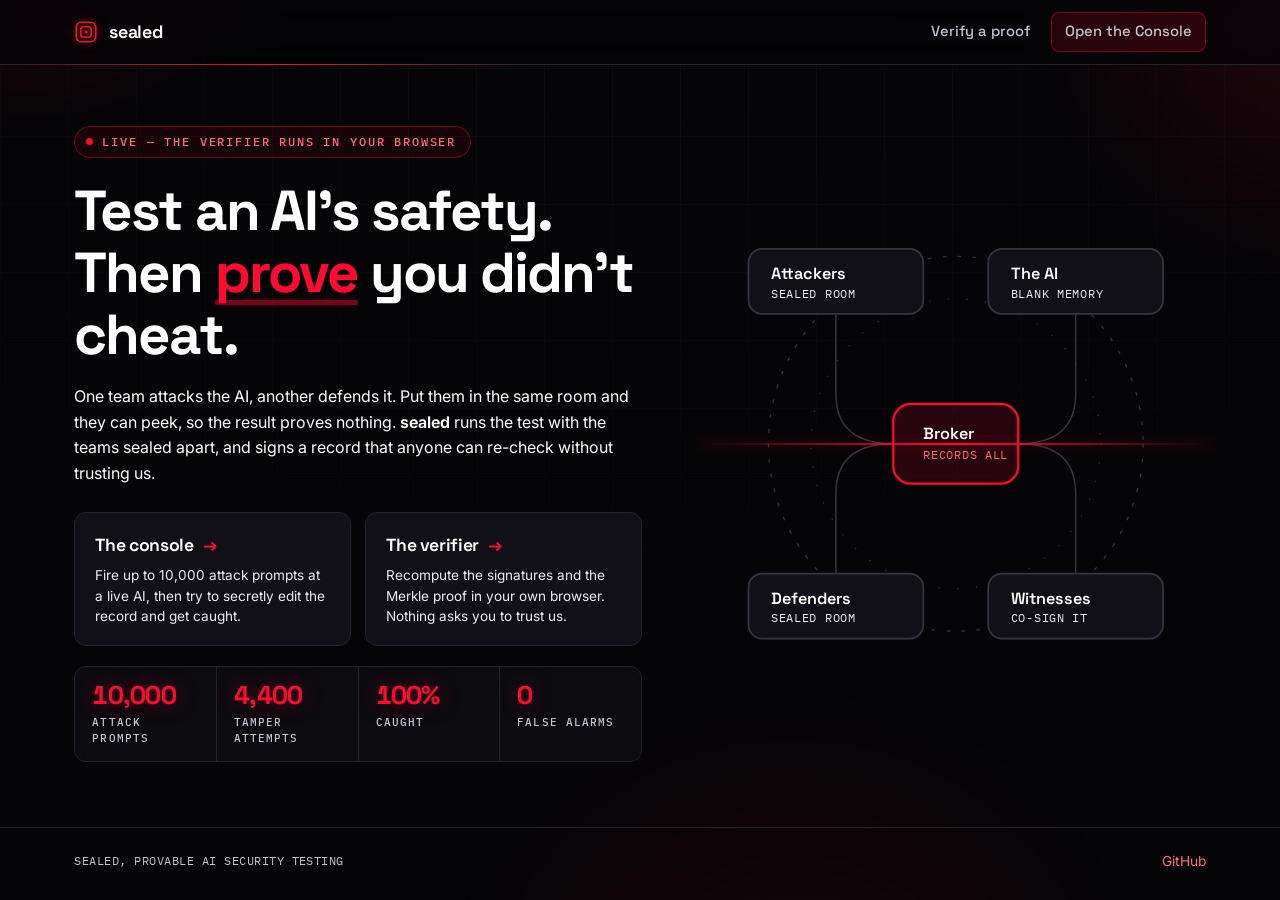
==== commit 77748f9e: "deploy: serve web/ from the repo root on Vercel Importing the repo and pressing Deploy now works wit" ====
--- a/web/index.html
+++ b/web/index.html
@@ -31,7 +31,7 @@
   <div class="wrap">
 
     <div class="col">
-      <p class="eyebrow"><span class="live"></span> running locally</p>
+      <p class="eyebrow" id="eyebrow"><span class="live"></span> running locally</p>
 
       <h1>Test an AI's safety.<br>Then <span class="hl">prove</span> you didn't cheat.</h1>
 
@@ -43,8 +43,8 @@
       <div class="doors">
         <a class="door" href="console.html">
           <span class="dt">The console <span class="arw">&rarr;</span></span>
-          <p class="dd">Fire 500 attack prompts at a live AI, then try to secretly
-             edit the record and get caught.</p>
+          <p class="dd">Fire up to 10,000 attack prompts at a live AI, then try to
+             secretly edit the record and get caught.</p>
         </a>
         <a class="door" href="verify.html">
           <span class="dt">The verifier <span class="arw">&rarr;</span></span>
@@ -54,7 +54,7 @@
       </div>
 
       <div class="stats">
-        <div class="stat"><span class="v" data-to="500">0</span><span class="k">attack prompts</span></div>
+        <div class="stat"><span class="v" data-to="10000">0</span><span class="k">attack prompts</span></div>
         <div class="stat"><span class="v" data-to="4400">0</span><span class="k">tamper attempts</span></div>
         <div class="stat"><span class="v" data-to="100" data-suffix="%">0</span><span class="k">caught</span></div>
         <div class="stat"><span class="v" data-to="0">0</span><span class="k">false alarms</span></div>
@@ -131,6 +131,18 @@
   })();
 </script>
 <script>
+  /* The eyebrow states where this copy is running. "running locally" is only
+     true on a dev box; on a public URL the console has no backend to reach,
+     but the verifier is pure client-side and works anywhere. */
+  (function () {
+    var el = document.getElementById("eyebrow");
+    if (!el) return;
+    var h = location.hostname;
+    var local = h === "localhost" || h === "127.0.0.1" || h === "[::1]" || h === "";
+    if (!local) el.innerHTML = '<span class="live"></span> live &mdash; the verifier runs in your browser';
+  })();
+</script>
+<script>
   /* Scroll progress. One passive listener, one CSS variable, no layout work:
      the bar is a transform, so the compositor does it. */
   (function () {
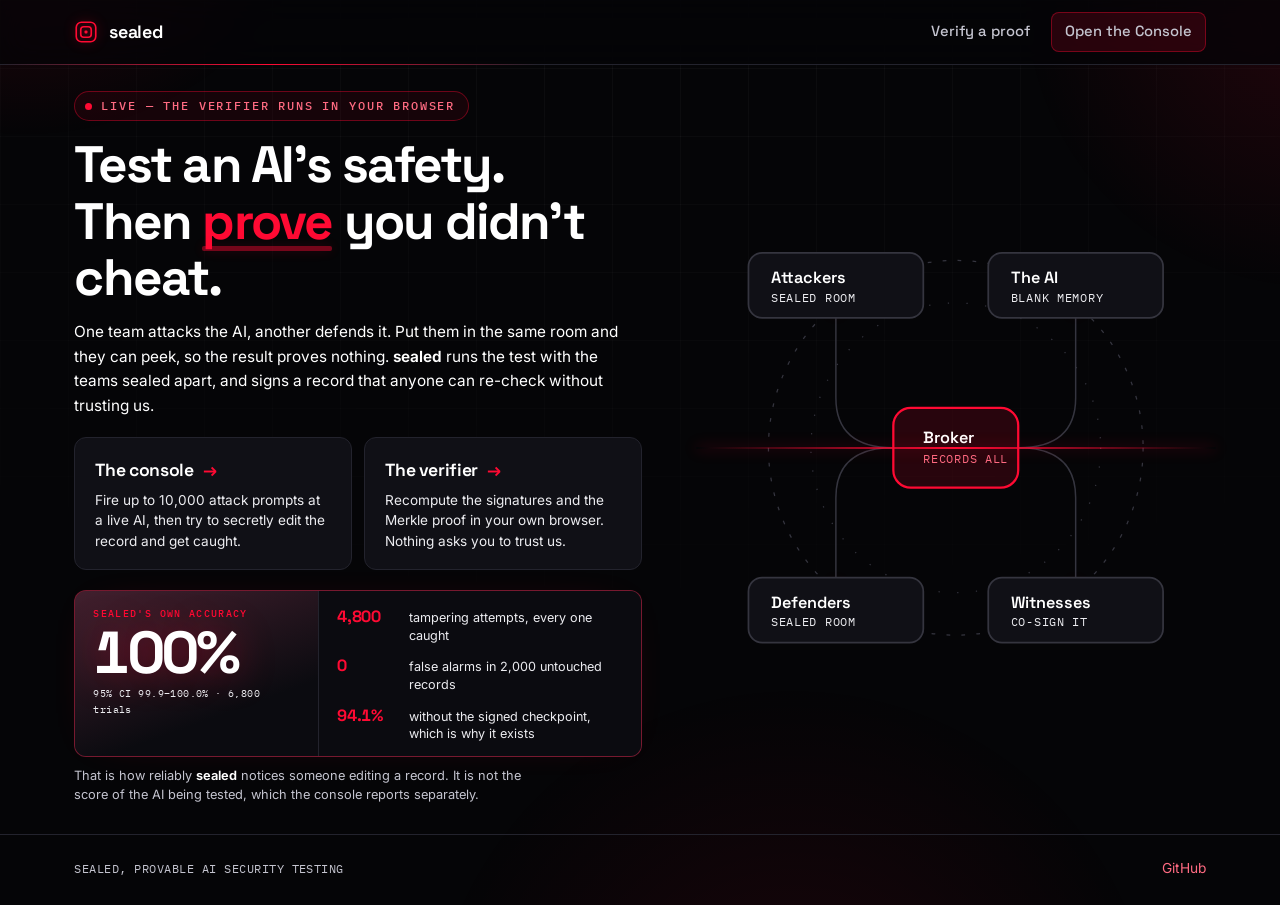
==== commit 3c643c30: "feat(web): publish SEALED's own accuracy on the homepage Two different measurements were both being " ====
--- a/web/index.html
+++ b/web/index.html
@@ -53,12 +53,29 @@
         </a>
       </div>
 
-      <div class="stats">
-        <div class="stat"><span class="v" data-to="10000">0</span><span class="k">attack prompts</span></div>
-        <div class="stat"><span class="v" data-to="4400">0</span><span class="k">tamper attempts</span></div>
-        <div class="stat"><span class="v" data-to="100" data-suffix="%">0</span><span class="k">caught</span></div>
-        <div class="stat"><span class="v" data-to="0">0</span><span class="k">false alarms</span></div>
+      <!-- SEALED's OWN accuracy, not the score of the AI it tests. Two very
+           different measurements both get called "accuracy", so this one says
+           whose it is. Every figure is read from web/integrity.json, written
+           by sealed/tools/integrity_accuracy.py; the values in the markup are
+           the fallback for when the page is opened without a server. -->
+      <div class="proof">
+        <div class="proof-main">
+          <span class="proof-k">SEALED's own accuracy</span>
+          <span class="proof-v" id="accV" data-to="100" data-suffix="%">0</span>
+          <span class="proof-ci" id="accCI">95% CI 99.9&ndash;100% &middot; 6,800 trials</span>
+        </div>
+        <div class="proof-side">
+          <div><span class="ps-v" id="accCaught">4,800</span>
+               <span class="ps-k">tampering attempts, every one caught</span></div>
+          <div><span class="ps-v" id="accFalse">0</span>
+               <span class="ps-k">false alarms in <span id="accClean">2,000</span> untouched records</span></div>
+          <div><span class="ps-v" id="accChain">94.1%</span>
+               <span class="ps-k">without the signed checkpoint, which is why it exists</span></div>
+        </div>
       </div>
+      <p class="proof-note">That is how reliably <strong>sealed</strong> notices
+         someone editing a record. It is not the score of the AI being tested,
+         which the console reports separately.</p>
     </div>
 
     <div class="viz" aria-hidden="true">
@@ -110,24 +127,79 @@
 </footer>
 
 <script>
-  // Count the hero stats up once, on load. Skipped entirely when the
-  // visitor has asked for less motion -- the final number is what matters.
-  (function () {
-    var reduce = window.matchMedia && window.matchMedia("(prefers-reduced-motion: reduce)").matches;
-    document.querySelectorAll(".stat .v").forEach(function (el, i) {
-      var to = Number(el.getAttribute("data-to"));
-      var suffix = el.getAttribute("data-suffix") || "";
-      if (reduce || to === 0) { el.textContent = to.toLocaleString() + suffix; return; }
-      var start = null, dur = 1100 + i * 120;
-      function step(t) {
-        if (start === null) start = t;
-        var p = Math.min(1, (t - start) / dur);
-        var eased = 1 - Math.pow(1 - p, 3);          // ease-out cubic
-        el.textContent = Math.round(to * eased).toLocaleString() + suffix;
-        if (p < 1) requestAnimationFrame(step);
-      }
-      requestAnimationFrame(step);
-    });
+
+  /* Read the measured figures. The markup carries the last known values as a
+     fallback, so opening index.html straight off disk still shows something
+     true rather than zeroes -- but whenever the file is reachable, the page
+     shows what was actually measured instead of what someone typed. */
+  (function () {
+    fetch("integrity.json", { cache: "no-store" })
+      .then(function (r) { return r.ok ? r.json() : null; })
+      .then(function (d) {
+        if (!d || d.accuracy == null) return;
+        var pct = function (x, dp) { return (x * 100).toFixed(dp == null ? 1 : dp) + "%"; };
+        var v = document.getElementById("accV");
+        if (v) {
+          v.setAttribute("data-to", String(Math.round(d.accuracy * 100)));
+          delete v.dataset.counted;
+          countUp(v, 0);
+        }
+        var ci = document.getElementById("accCI");
+        if (ci && d.accuracy_ci) {
+          // one % sign at the end, not two: "99.9-100%", not "99.9%-100.0%"
+          ci.textContent = "95% CI " + (d.accuracy_ci[0] * 100).toFixed(1) +
+            "\u2013" + pct(d.accuracy_ci[1]) + " \u00b7 " +
+            Number(d.trials_total).toLocaleString() + " trials";
+        }
+        var set = function (id, text) {
+          var el = document.getElementById(id);
+          if (el) el.textContent = text;
+        };
+        set("accCaught", Number(d.tamper_caught).toLocaleString());
+        set("accFalse", Number(d.false_alarms).toLocaleString());
+        set("accClean", Number(d.clean_records).toLocaleString());
+        if (d.chain_only_accuracy != null) set("accChain", pct(d.chain_only_accuracy));
+      })
+      .catch(function () { /* fallback values stay */ });
+  })();
+
+  /* Count the hero numbers up on load.
+
+     The final value is written FIRST, before any animation starts. That is
+     not belt-and-braces, it is the whole point: requestAnimationFrame is
+     throttled or paused in a background tab, so a page that only ever sets
+     the number from inside the rAF loop can render its headline accuracy as
+     "0" to anyone who opened it in a background tab. Observed, not
+     theoretical. The animation then overwrites it frame by frame; if rAF
+     never fires, the correct number is already on screen.
+
+     The counter is also re-runnable, because integrity.json arrives after
+     first paint and may change the target. */
+  function countUp(el, i) {
+    var to = Number(el.getAttribute("data-to"));
+    var suffix = el.getAttribute("data-suffix") || "";
+    if (!isFinite(to)) return;
+
+    el.textContent = to.toLocaleString() + suffix;   // correct value, now
+
+    var reduce = window.matchMedia &&
+                 window.matchMedia("(prefers-reduced-motion: reduce)").matches;
+    if (reduce || to === 0 || el.dataset.counted === "1") return;
+    el.dataset.counted = "1";
+
+    var start = null, dur = 1100 + (i || 0) * 120;
+    function step(t) {
+      if (start === null) start = t;
+      var p = Math.min(1, (t - start) / dur);
+      var eased = 1 - Math.pow(1 - p, 3);            // ease-out cubic
+      el.textContent = Math.round(to * eased).toLocaleString() + suffix;
+      if (p < 1) requestAnimationFrame(step);
+    }
+    requestAnimationFrame(step);
+  }
+
+  (function () {
+    document.querySelectorAll(".proof-v, .stat .v").forEach(countUp);
   })();
 </script>
 <script>
--- a/web/styles.css
+++ b/web/styles.css
@@ -302,8 +302,8 @@
   display: inline-flex; align-items: center; gap: 9px;
   font-family: var(--mono); font-size: .72rem; font-weight: 500;
   letter-spacing: .16em; text-transform: uppercase;
-  color: var(--red-ink); margin: 0 0 22px;
-  padding: 6px 14px 6px 11px; border-radius: 999px;
+  color: var(--red-ink); margin: 0 0 16px;
+  padding: 5px 13px 5px 10px; border-radius: 999px;
   background: var(--red-softer); border: 1px solid var(--red-line);
 }
 .eyebrow .live {
@@ -315,7 +315,7 @@
   70%  { box-shadow: 0 0 0 10px rgba(255,10,51,0); }
   100% { box-shadow: 0 0 0 0 rgba(255,10,51,0); }
 }
-.hero h1 { margin-bottom: 18px; font-size: clamp(2.3rem, 4.4vw, 3.9rem); }
+.hero h1 { margin-bottom: 14px; font-size: clamp(2.1rem, 4vw, 3.5rem); }
 .hero h1 .hl { color: var(--red); position: relative; white-space: nowrap; }
 .hero h1 .hl::after {
   content: ""; position: absolute; left: 0; right: 0; bottom: .06em; height: .09em;
@@ -324,7 +324,7 @@
   transform-origin: left; animation: wipe .9s .55s var(--ease) both;
 }
 @keyframes wipe { from { transform: scaleX(0); } to { transform: scaleX(1); } }
-.hero .lead { margin-bottom: 26px; font-size: clamp(1rem, 1.15vw, 1.12rem); max-width: 56ch; }
+.hero .lead { margin-bottom: 18px; font-size: clamp(.96rem, 1.1vw, 1.06rem); max-width: 56ch; }
 
 /* stat strip */
 .stats {
@@ -351,6 +351,57 @@
   display: block; margin-top: 5px;
   font-family: var(--mono); font-size: .66rem; font-weight: 500;
   letter-spacing: .1em; text-transform: uppercase; color: var(--muted);
+}
+
+/* ---- the proof badge ----
+   SEALED's own accuracy, sized like the claim it is. Deliberately NOT the
+   same component as the AI's score in the console: two different numbers
+   both called accuracy is the easiest way to mislead someone, so they do not
+   share a look. */
+.proof {
+  display: grid; grid-template-columns: minmax(0, .86fr) minmax(0, 1.14fr);
+  gap: 1px; margin-top: 20px;
+  background: var(--line); border: 1px solid var(--red-line);
+  border-radius: var(--radius); overflow: hidden;
+  box-shadow: 0 0 44px -30px var(--red-glow);
+}
+.proof-main {
+  background: linear-gradient(160deg, var(--red-soft), var(--bg-2) 70%);
+  padding: 15px 18px 14px;
+}
+.proof-k {
+  display: block; font-family: var(--mono); font-size: .6rem; font-weight: 500;
+  letter-spacing: .14em; text-transform: uppercase; color: var(--red);
+}
+.proof-v {
+  display: block; font-family: var(--sans);
+  font-size: clamp(2.6rem, 5.2vw, 3.7rem); font-weight: 700;
+  letter-spacing: -.045em; line-height: 1.02; color: #fff;
+  font-variant-numeric: tabular-nums; margin: 2px 0 2px;
+  text-shadow: 0 0 38px var(--red-glow);
+}
+.proof-ci {
+  display: block; font-family: var(--mono); font-size: .64rem;
+  letter-spacing: .04em; color: var(--text-dim);
+}
+.proof-side {
+  background: var(--bg-2); padding: 13px 18px;
+  display: flex; flex-direction: column; justify-content: center; gap: 9px;
+}
+.proof-side > div { display: flex; align-items: baseline; gap: 10px; }
+.ps-v {
+  flex: none; min-width: 62px; font-family: var(--sans); font-size: 1.02rem;
+  font-weight: 700; color: var(--red); font-variant-numeric: tabular-nums;
+  letter-spacing: -.02em;
+}
+.ps-k { font-size: .79rem; line-height: 1.4; color: var(--text-dim); }
+.proof-note {
+  font-size: .8rem; line-height: 1.5; color: var(--muted);
+  margin: 9px 0 0; max-width: 60ch;
+}
+@media (max-width: 860px) {
+  .proof { grid-template-columns: 1fr; }
+  .proof-side { padding: 14px 18px 16px; }
 }
 
 /* the hero's right-hand visual */
@@ -402,7 +453,7 @@
 }
 
 /* two doors, inside the hero so the page stays one screen */
-.doors { display: grid; grid-template-columns: 1fr 1fr; gap: 14px; margin-top: 4px; }
+.doors { display: grid; grid-template-columns: 1fr 1fr; gap: 12px; margin-top: 2px; }
 .door {
   position: relative; overflow: hidden;
   display: block; padding: 18px 20px;
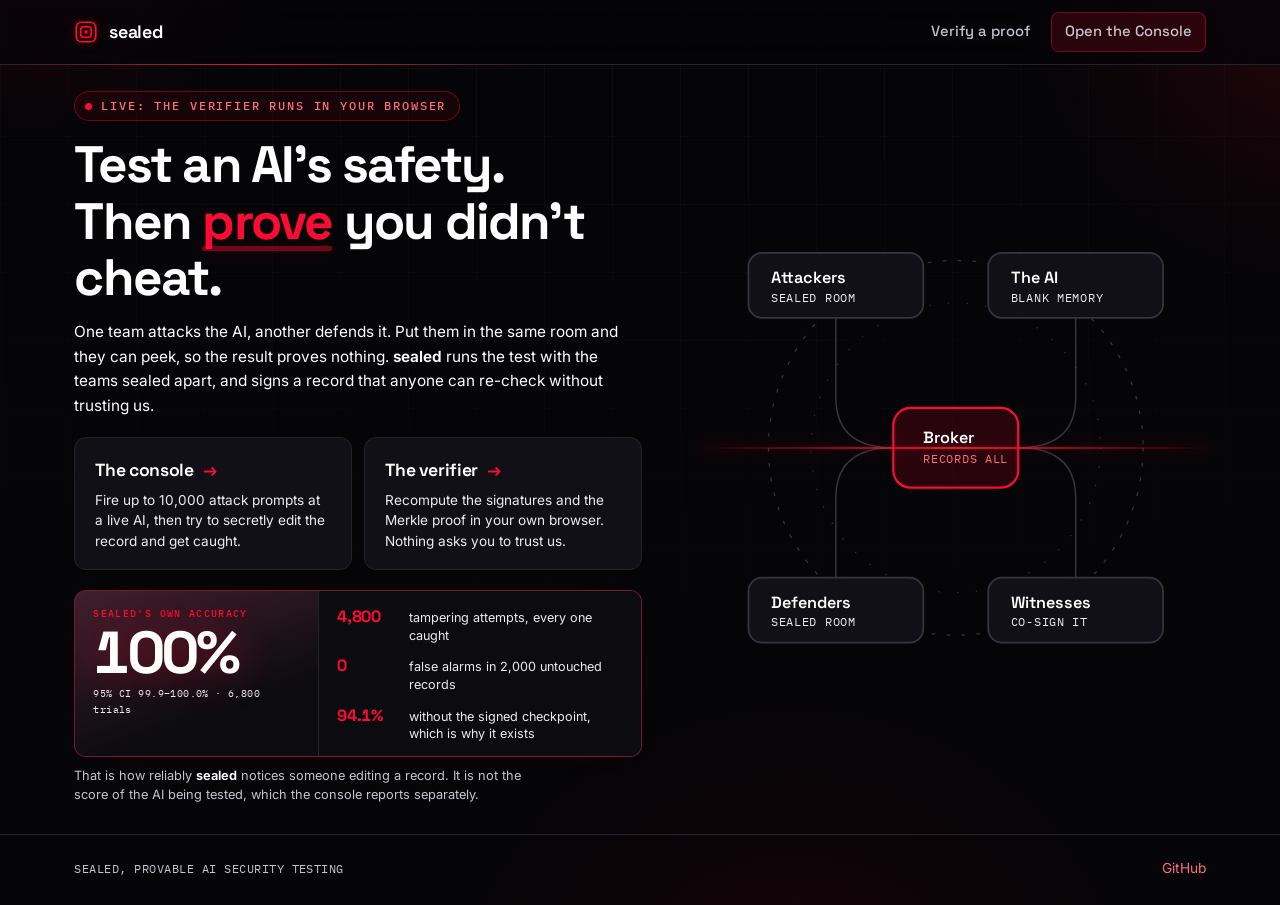
==== commit 961e6d9c: "style(web): drop the em-dash the adaptive eyebrow reintroduced The public-URL eyebrow was added afte" ====
--- a/web/index.html
+++ b/web/index.html
@@ -211,7 +211,7 @@
     if (!el) return;
     var h = location.hostname;
     var local = h === "localhost" || h === "127.0.0.1" || h === "[::1]" || h === "";
-    if (!local) el.innerHTML = '<span class="live"></span> live &mdash; the verifier runs in your browser';
+    if (!local) el.innerHTML = '<span class="live"></span> live: the verifier runs in your browser';
   })();
 </script>
 <script>
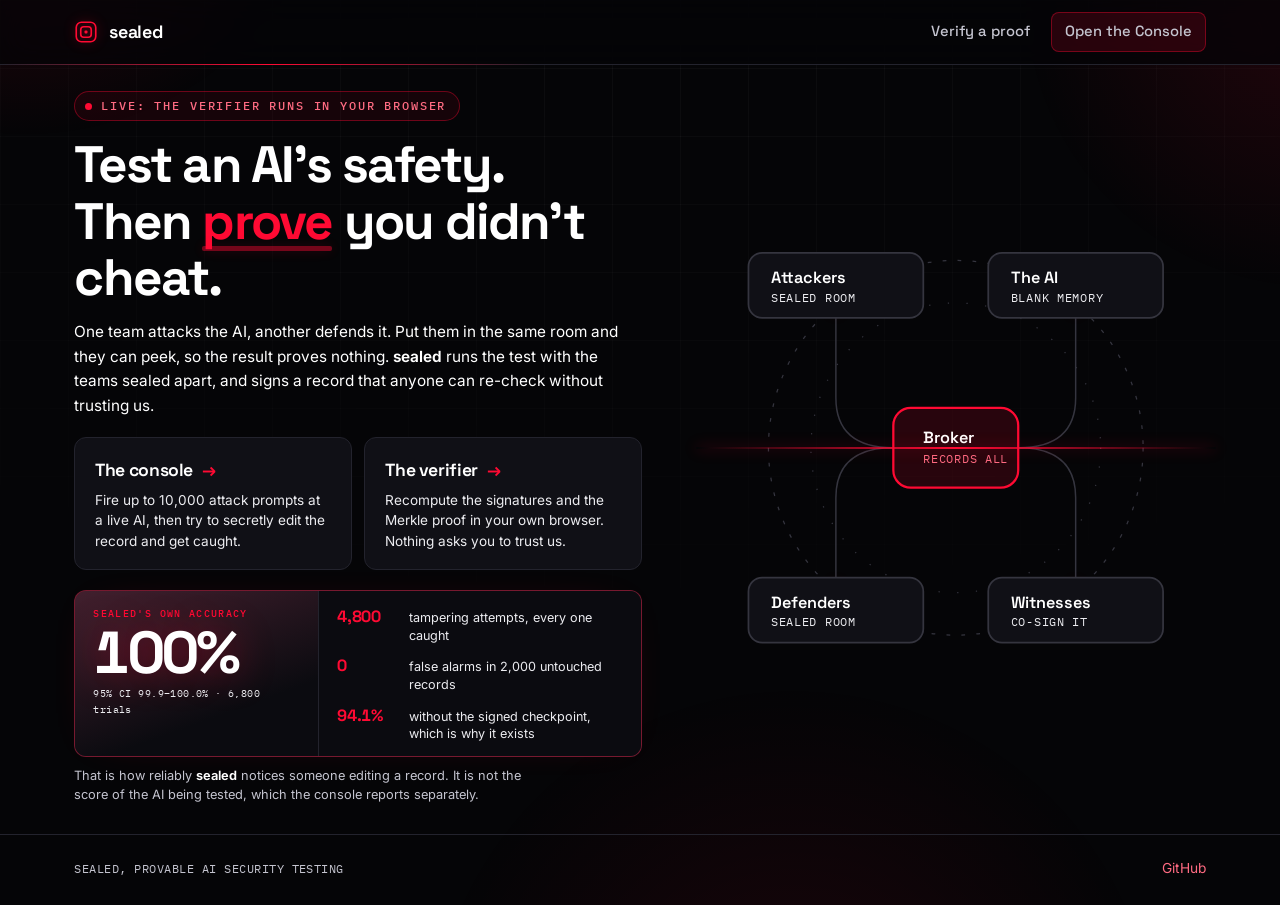
==== commit ab79bae6: "fix(web): stop the accuracy headline counting up twice The fetch of integrity.json re-ran the counte" ====
--- a/web/index.html
+++ b/web/index.html
@@ -140,9 +140,18 @@
         var pct = function (x, dp) { return (x * 100).toFixed(dp == null ? 1 : dp) + "%"; };
         var v = document.getElementById("accV");
         if (v) {
-          v.setAttribute("data-to", String(Math.round(d.accuracy * 100)));
-          delete v.dataset.counted;
-          countUp(v, 0);
+          // Only re-animate when the measured value actually differs from the
+          // fallback already on screen. Re-running it unconditionally meant
+          // that on a deployed site -- where this fetch is a network round
+          // trip -- the headline counted up to 100%, then snapped back to 0
+          // and counted up again when the JSON landed. Caught on the live
+          // deployment, where a screenshot taken five seconds in read "5%".
+          var next = String(Math.round(d.accuracy * 100));
+          if (v.getAttribute("data-to") !== next) {
+            v.setAttribute("data-to", next);
+            delete v.dataset.counted;
+            countUp(v, 0);
+          }
         }
         var ci = document.getElementById("accCI");
         if (ci && d.accuracy_ci) {
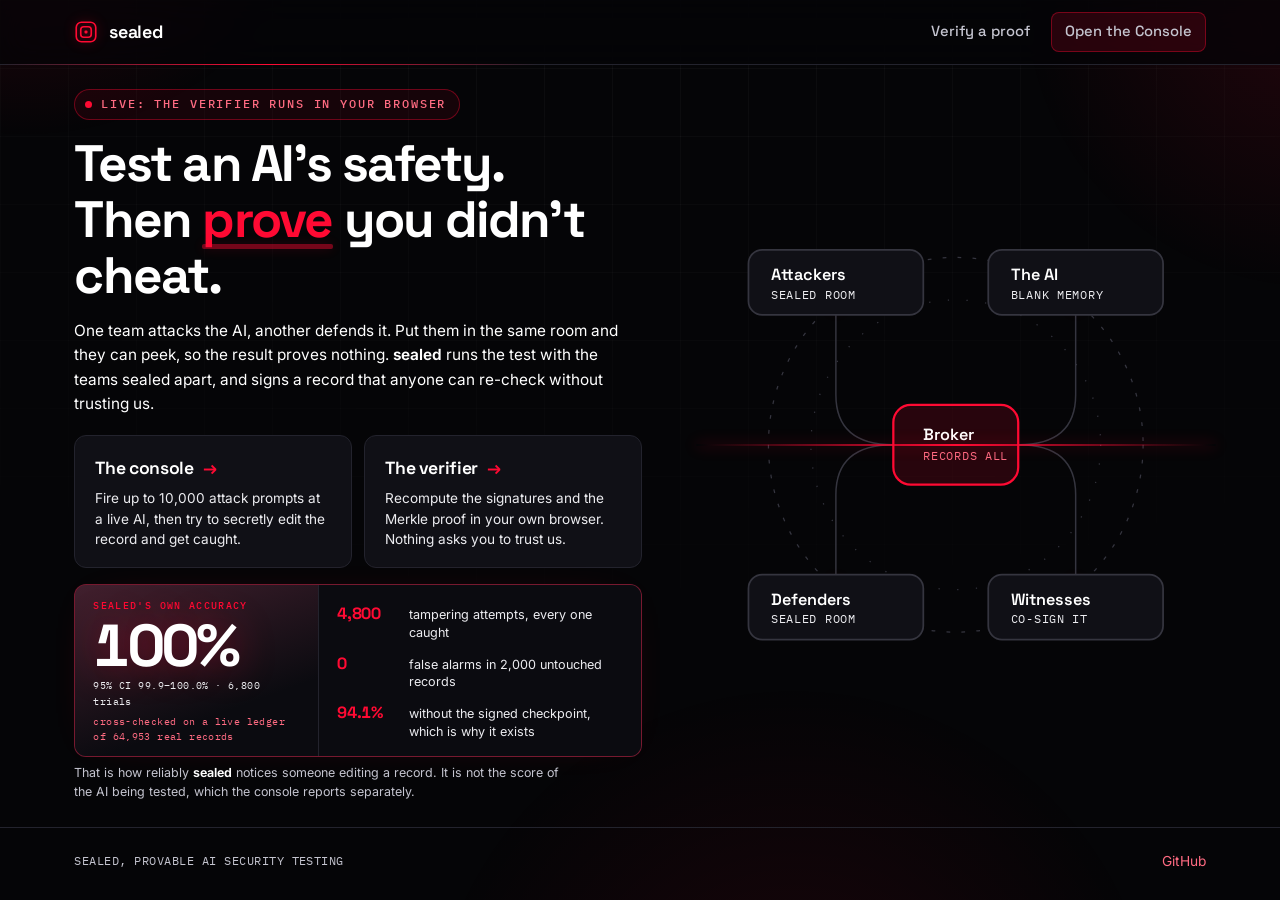
==== commit 2cc38ee4: "feat(web): say that the accuracy was cross-checked on the live ledger The 100% came from synthetic c" ====
--- a/web/index.html
+++ b/web/index.html
@@ -63,6 +63,7 @@
           <span class="proof-k">SEALED's own accuracy</span>
           <span class="proof-v" id="accV" data-to="100" data-suffix="%">0</span>
           <span class="proof-ci" id="accCI">95% CI 99.9&ndash;100% &middot; 6,800 trials</span>
+          <span class="proof-live" id="accLive"></span>
         </div>
         <div class="proof-side">
           <div><span class="ps-v" id="accCaught">4,800</span>
@@ -168,6 +169,17 @@
         set("accFalse", Number(d.false_alarms).toLocaleString());
         set("accClean", Number(d.clean_records).toLocaleString());
         if (d.chain_only_accuracy != null) set("accChain", pct(d.chain_only_accuracy));
+
+        /* The synthetic chains give the rate; this line says the same
+           mutations were replayed against the REAL running ledger and caught
+           there too. It is the difference between "our test harness agrees
+           with itself" and "it holds on live data", which is the first thing
+           a sceptical reader asks. Only shown when it actually ran. */
+        var live = document.getElementById("accLive");
+        if (live && d.live_checked && d.live_entries) {
+          live.textContent = "cross-checked on a live ledger of " +
+            Number(d.live_entries).toLocaleString() + " real records";
+        }
       })
       .catch(function () { /* fallback values stay */ });
   })();
--- a/web/styles.css
+++ b/web/styles.css
@@ -283,7 +283,7 @@
   position: relative;
   min-height: calc(100vh - 138px);
   display: flex; align-items: center;
-  padding: 26px 0 30px;
+  padding: 22px 0 24px;
 }
 .hero .wrap {
   display: grid; grid-template-columns: minmax(0, 1fr) minmax(0, .88fr);
@@ -360,14 +360,14 @@
    share a look. */
 .proof {
   display: grid; grid-template-columns: minmax(0, .86fr) minmax(0, 1.14fr);
-  gap: 1px; margin-top: 20px;
+  gap: 1px; margin-top: 16px;
   background: var(--line); border: 1px solid var(--red-line);
   border-radius: var(--radius); overflow: hidden;
   box-shadow: 0 0 44px -30px var(--red-glow);
 }
 .proof-main {
   background: linear-gradient(160deg, var(--red-soft), var(--bg-2) 70%);
-  padding: 15px 18px 14px;
+  padding: 13px 18px 12px;
 }
 .proof-k {
   display: block; font-family: var(--mono); font-size: .6rem; font-weight: 500;
@@ -384,8 +384,15 @@
   display: block; font-family: var(--mono); font-size: .64rem;
   letter-spacing: .04em; color: var(--text-dim);
 }
+/* only rendered when the live cross-check actually ran, so an empty span
+   must not leave a gap */
+.proof-live {
+  display: block; font-family: var(--mono); font-size: .6rem;
+  letter-spacing: .04em; color: var(--red-ink); margin-top: 3px;
+}
+.proof-live:empty { display: none; }
 .proof-side {
-  background: var(--bg-2); padding: 13px 18px;
+  background: var(--bg-2); padding: 11px 18px;
   display: flex; flex-direction: column; justify-content: center; gap: 9px;
 }
 .proof-side > div { display: flex; align-items: baseline; gap: 10px; }
@@ -396,8 +403,8 @@
 }
 .ps-k { font-size: .79rem; line-height: 1.4; color: var(--text-dim); }
 .proof-note {
-  font-size: .8rem; line-height: 1.5; color: var(--muted);
-  margin: 9px 0 0; max-width: 60ch;
+  font-size: .78rem; line-height: 1.45; color: var(--muted);
+  margin: 7px 0 0; max-width: 62ch;
 }
 @media (max-width: 860px) {
   .proof { grid-template-columns: 1fr; }
@@ -887,6 +894,27 @@
   margin: 3px 0 2px;
 }
 .cscore-grid .sub { display: block; font-size: .72rem; color: var(--muted); }
+
+/* the AI's score, one rank below SEALED's own.
+   Visibly secondary on purpose: the certificate warrants the test, it does
+   not vouch for the model. Same information, clearly subordinate. */
+.cai {
+  margin-top: 16px; padding: 13px 15px;
+  border: 1px solid var(--line); border-radius: var(--radius-sm);
+  background: var(--bg-2);
+}
+.cai-k {
+  font-family: var(--mono); font-size: .58rem; font-weight: 500;
+  letter-spacing: .13em; text-transform: uppercase; color: var(--muted);
+}
+.cai-row { display: flex; align-items: baseline; gap: 11px; flex-wrap: wrap; margin: 3px 0 2px; }
+.cai-v {
+  font-family: var(--sans); font-size: 1.55rem; font-weight: 700;
+  letter-spacing: -.03em; color: #fff; font-variant-numeric: tabular-nums;
+}
+.cai-w { font-size: .82rem; color: var(--text-dim); }
+.cai-sub { font-size: .78rem; color: var(--muted); font-variant-numeric: tabular-nums; }
+.cai .cnote { margin-top: 8px; font-size: .78rem; }
 
 /* how it was tested */
 .chow { margin: 0; padding-left: 1.15em; }
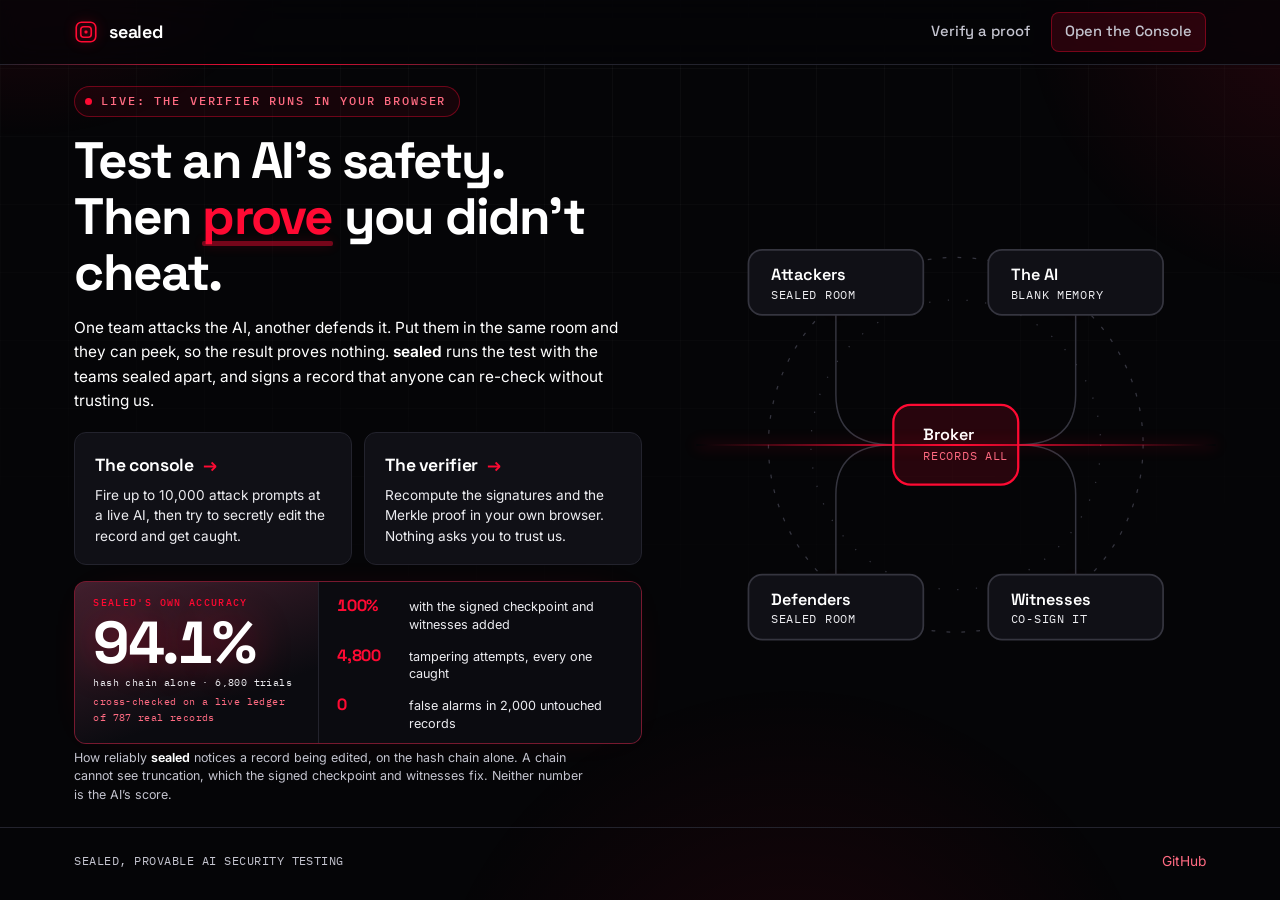
==== commit 9437337f: "perf+feat: faster demo, project accuracy on every receipt, 94.1% headline Three things, all from the" ====
--- a/web/index.html
+++ b/web/index.html
@@ -61,22 +61,23 @@
       <div class="proof">
         <div class="proof-main">
           <span class="proof-k">SEALED's own accuracy</span>
-          <span class="proof-v" id="accV" data-to="100" data-suffix="%">0</span>
-          <span class="proof-ci" id="accCI">95% CI 99.9&ndash;100% &middot; 6,800 trials</span>
+          <span class="proof-v" id="accV" data-to="94" data-suffix=".1%">0</span>
+          <span class="proof-ci" id="accCI">hash chain alone &middot; 6,800 trials</span>
           <span class="proof-live" id="accLive"></span>
         </div>
         <div class="proof-side">
+          <div><span class="ps-v" id="accFull">100%</span>
+               <span class="ps-k">with the signed checkpoint and witnesses added</span></div>
           <div><span class="ps-v" id="accCaught">4,800</span>
                <span class="ps-k">tampering attempts, every one caught</span></div>
           <div><span class="ps-v" id="accFalse">0</span>
                <span class="ps-k">false alarms in <span id="accClean">2,000</span> untouched records</span></div>
-          <div><span class="ps-v" id="accChain">94.1%</span>
-               <span class="ps-k">without the signed checkpoint, which is why it exists</span></div>
         </div>
       </div>
-      <p class="proof-note">That is how reliably <strong>sealed</strong> notices
-         someone editing a record. It is not the score of the AI being tested,
-         which the console reports separately.</p>
+      <p class="proof-note">How reliably <strong>sealed</strong> notices a record
+         being edited, on the hash chain alone. A chain cannot see truncation,
+         which the signed checkpoint and witnesses fix. Neither number is the
+         AI&rsquo;s score.</p>
     </div>
 
     <div class="viz" aria-hidden="true">
@@ -139,26 +140,37 @@
       .then(function (d) {
         if (!d || d.accuracy == null) return;
         var pct = function (x, dp) { return (x * 100).toFixed(dp == null ? 1 : dp) + "%"; };
+        // The HEADLINE is the chain-only figure: the conservative one, true
+        // without the checkpoint layer. The full number sits beside it. A
+        // round 100% invites "what did you miss", and the honest answer --
+        // truncation, which is why the checkpoint exists -- is more
+        // convincing stated up front than extracted under questioning.
         var v = document.getElementById("accV");
-        if (v) {
+        if (v && d.chain_only_accuracy != null) {
           // Only re-animate when the measured value actually differs from the
           // fallback already on screen. Re-running it unconditionally meant
           // that on a deployed site -- where this fetch is a network round
           // trip -- the headline counted up to 100%, then snapped back to 0
           // and counted up again when the JSON landed. Caught on the live
           // deployment, where a screenshot taken five seconds in read "5%".
-          var next = String(Math.round(d.accuracy * 100));
+          // split so the counter animates the whole part and the decimal
+          // stays put: counting "94.1" digit by digit reads as noise
+          var whole = Math.floor(d.chain_only_accuracy * 100);
+          var frac = (d.chain_only_accuracy * 100 - whole).toFixed(1).slice(1);
+          var next = String(whole);
+          v.setAttribute("data-suffix", (frac === ".0" ? "" : frac) + "%");
           if (v.getAttribute("data-to") !== next) {
             v.setAttribute("data-to", next);
             delete v.dataset.counted;
             countUp(v, 0);
           }
         }
+        var full = document.getElementById("accFull");
+        if (full && d.accuracy != null) full.textContent = pct(d.accuracy, 0);
+
         var ci = document.getElementById("accCI");
         if (ci && d.accuracy_ci) {
-          // one % sign at the end, not two: "99.9-100%", not "99.9%-100.0%"
-          ci.textContent = "95% CI " + (d.accuracy_ci[0] * 100).toFixed(1) +
-            "\u2013" + pct(d.accuracy_ci[1]) + " \u00b7 " +
+          ci.textContent = "hash chain alone \u00b7 " +
             Number(d.trials_total).toLocaleString() + " trials";
         }
         var set = function (id, text) {
@@ -168,7 +180,6 @@
         set("accCaught", Number(d.tamper_caught).toLocaleString());
         set("accFalse", Number(d.false_alarms).toLocaleString());
         set("accClean", Number(d.clean_records).toLocaleString());
-        if (d.chain_only_accuracy != null) set("accChain", pct(d.chain_only_accuracy));
 
         /* The synthetic chains give the rate; this line says the same
            mutations were replayed against the REAL running ledger and caught
--- a/web/styles.css
+++ b/web/styles.css
@@ -283,7 +283,7 @@
   position: relative;
   min-height: calc(100vh - 138px);
   display: flex; align-items: center;
-  padding: 22px 0 24px;
+  padding: 16px 0 18px;
 }
 .hero .wrap {
   display: grid; grid-template-columns: minmax(0, 1fr) minmax(0, .88fr);
@@ -404,7 +404,7 @@
 .ps-k { font-size: .79rem; line-height: 1.4; color: var(--text-dim); }
 .proof-note {
   font-size: .78rem; line-height: 1.45; color: var(--muted);
-  margin: 7px 0 0; max-width: 62ch;
+  margin: 5px 0 0; max-width: 64ch;
 }
 @media (max-width: 860px) {
   .proof { grid-template-columns: 1fr; }
